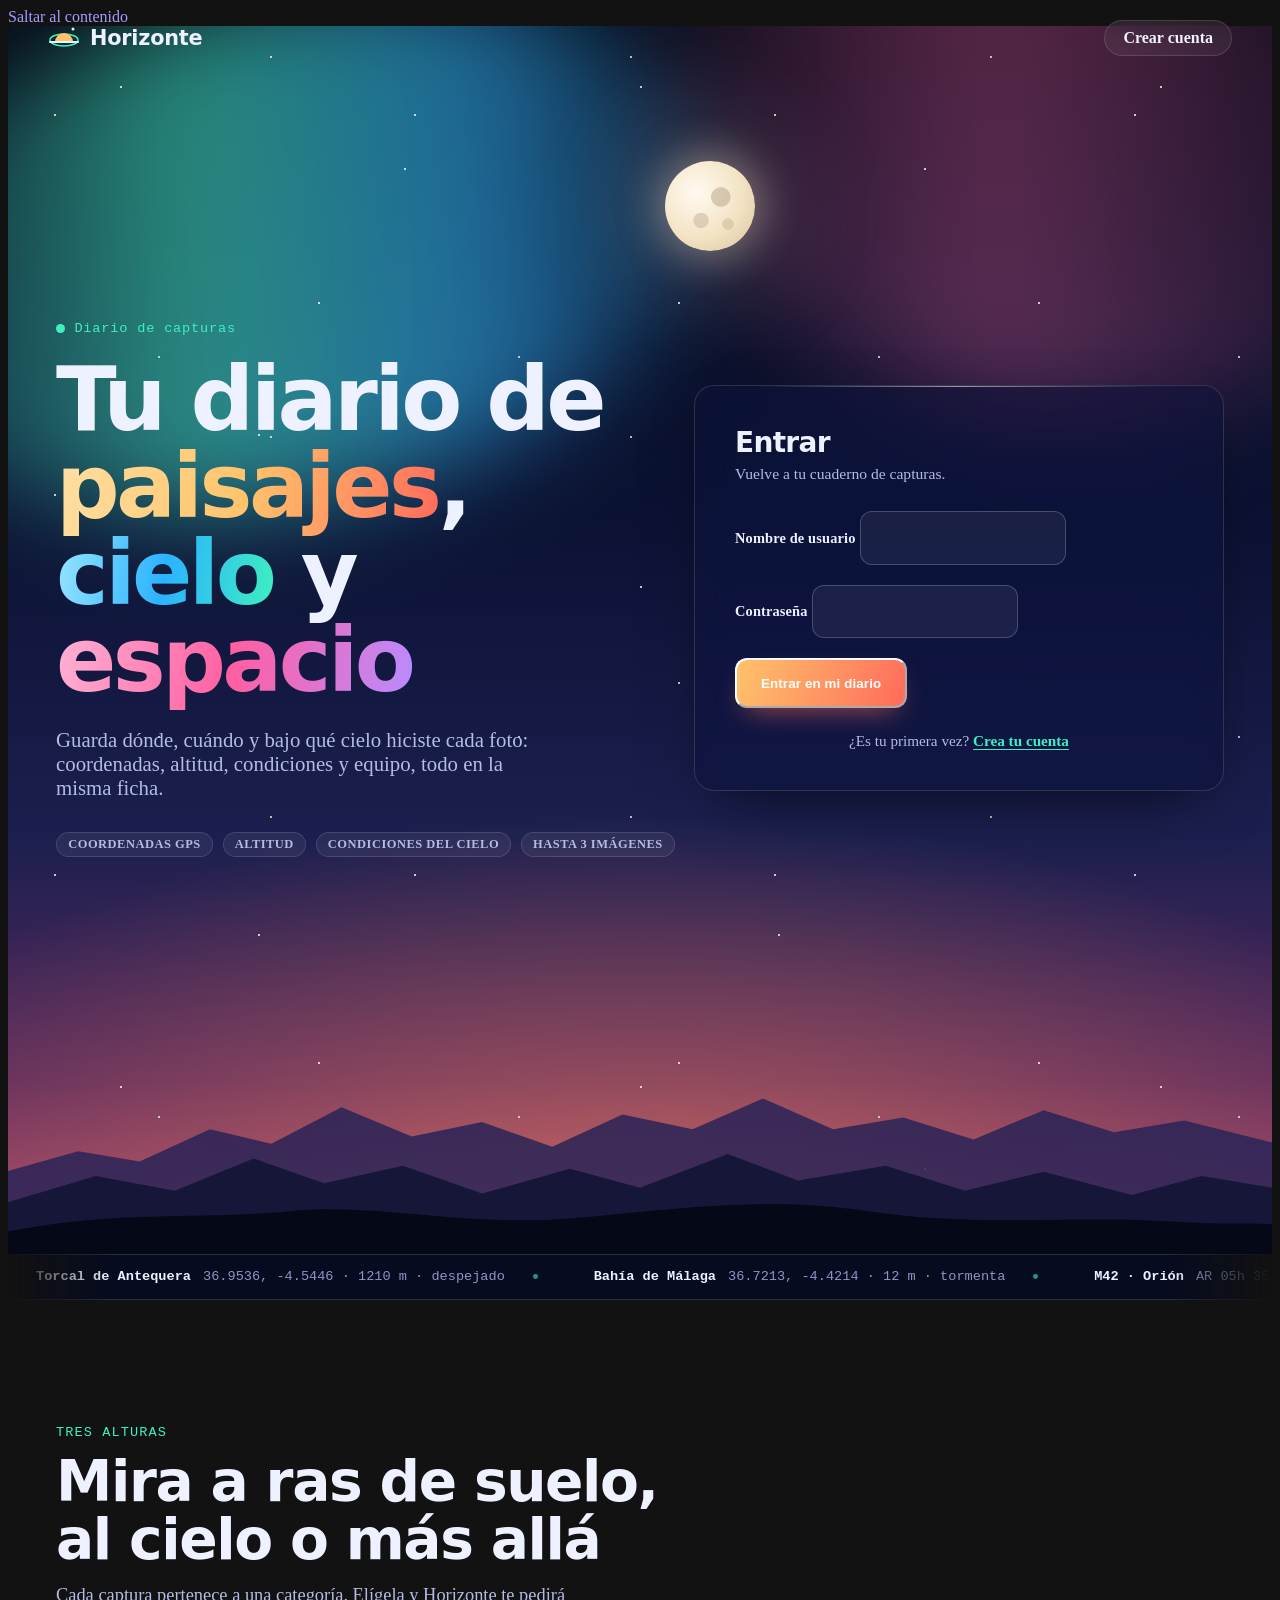
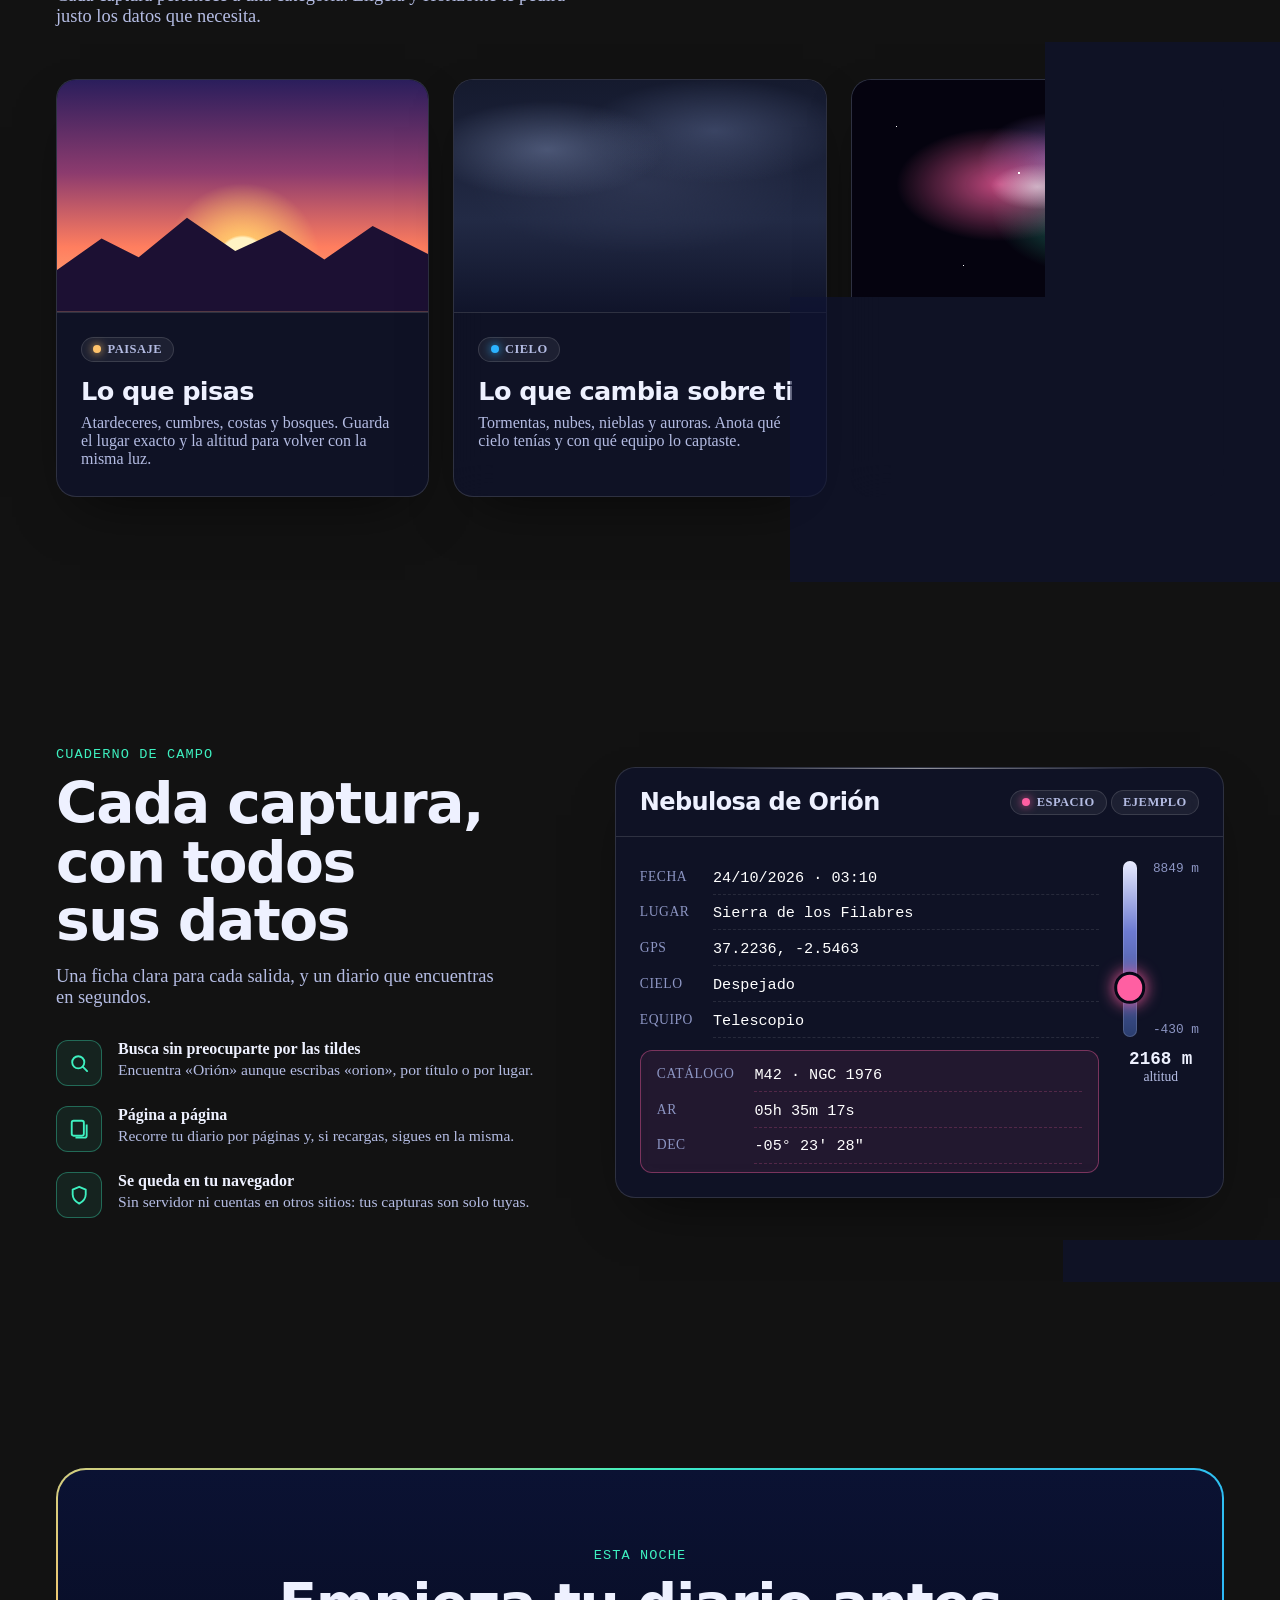
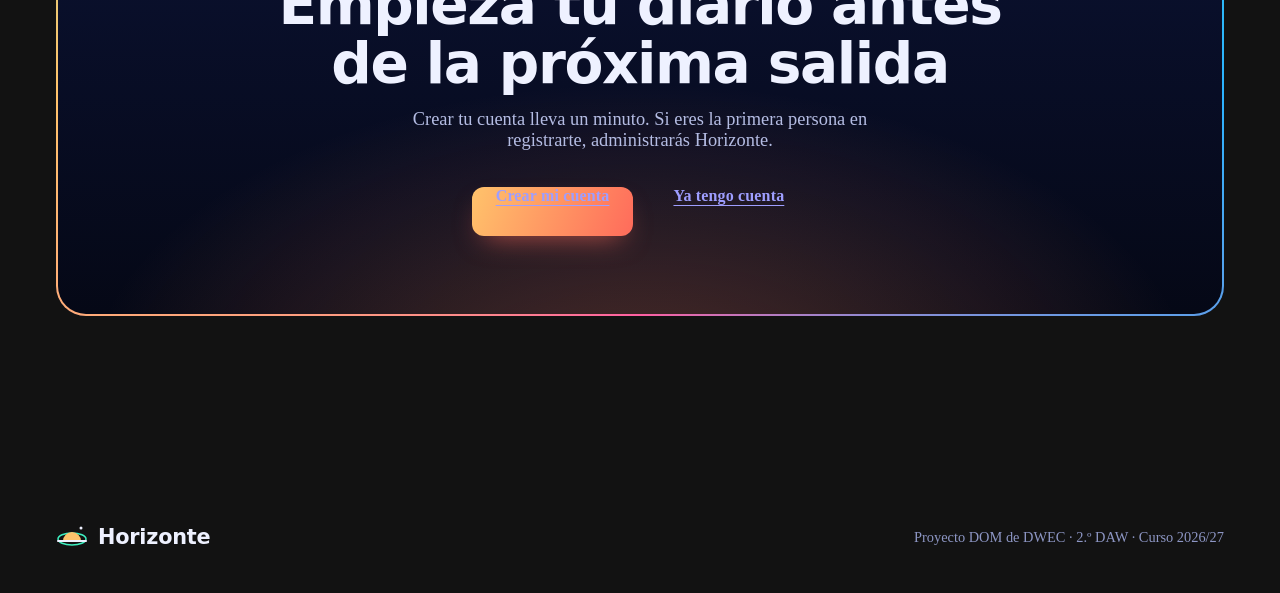
==== index.html @ 27faaa5f "Crea las cinco páginas con el diseño del cielo nocturno Portada, registro, listado, ficha y usuarios" ====
<!doctype html>
<html lang="es">
  <head>
    <meta charset="utf-8" />
    <meta name="viewport" content="width=device-width, initial-scale=1" />
    <title>Horizonte · Tu diario de paisajes, cielo y espacio</title>
    <meta
      name="description"
      content="Horizonte es el diario de tus fotos de paisaje, cielo y espacio: lugar, coordenadas, altitud, cielo y equipo de cada captura."
    />
    <meta name="theme-color" content="#050816" />
    <link rel="icon" href="img/favicon.svg" type="image/svg+xml" />
    <link rel="stylesheet" href="node_modules/bootstrap/dist/css/bootstrap.min.css" />
    <link rel="stylesheet" href="css/estilos.css" />
  </head>
  <body>
    <a class="visually-hidden-focusable saltar" href="#contenido">Saltar al contenido</a>

    <header class="cabecera cabecera--flotante">
      <div class="envoltorio cabecera__fila">
        <a class="marca" href="index.html">
          <svg class="marca__simbolo" viewBox="0 0 32 32" aria-hidden="true">
            <ellipse
              cx="16"
              cy="18"
              rx="14"
              ry="6"
              fill="none"
              stroke="#3ef0c0"
              stroke-width="1.5"
            />
            <path d="M7 20a9 9 0 0 1 18 0z" fill="#ffc36b" />
            <path d="M2 20h28" stroke="#eef1ff" stroke-width="2" stroke-linecap="round" />
            <circle cx="25" cy="7" r="1.5" fill="#eef1ff" />
          </svg>
          Horizonte
        </a>
        <a class="enlace-pildora" href="registro.html">Crear cuenta</a>
      </div>
    </header>

    <main id="contenido">
      <!-- Primera pantalla: el cielo al anochecer, qué es Horizonte y el panel para entrar -->
      <section class="cielo heroe" aria-labelledby="titulo-heroe">
        <div class="estrellas" aria-hidden="true"></div>
        <div class="aurora" aria-hidden="true"></div>
        <div class="luna" aria-hidden="true"></div>
        <span class="fugaz" aria-hidden="true"></span>
        <span class="fugaz fugaz--2" aria-hidden="true"></span>

        <div class="envoltorio">
          <div id="avisos" class="avisos" role="status"></div>

          <div class="heroe__rejilla">
            <div>
              <p class="heroe__antetitulo">Diario de capturas</p>
              <h1 id="titulo-heroe" class="heroe__titulo">
                Tu diario de <span class="luz-paisaje">paisajes</span>,
                <span class="luz-cielo">cielo</span> y <span class="luz-espacio">espacio</span>
              </h1>
              <p class="heroe__texto">
                Guarda dónde, cuándo y bajo qué cielo hiciste cada foto: coordenadas, altitud,
                condiciones y equipo, todo en la misma ficha.
              </p>
              <ul class="heroe__datos">
                <li class="chapa chapa--sin-punto">Coordenadas GPS</li>
                <li class="chapa chapa--sin-punto">Altitud</li>
                <li class="chapa chapa--sin-punto">Condiciones del cielo</li>
                <li class="chapa chapa--sin-punto">Hasta 3 imágenes</li>
              </ul>
            </div>

            <div class="cristal panel panel--entrar" id="entrar">
              <h2 class="panel__titulo">Entrar</h2>
              <p class="panel__entrada">Vuelve a tu cuaderno de capturas.</p>
              <form id="form-entrar" method="post" novalidate>
                <div class="campo">
                  <label class="form-label" for="entrar-usuario">Nombre de usuario</label>
                  <input
                    class="form-control"
                    id="entrar-usuario"
                    name="usuario"
                    type="text"
                    autocomplete="username"
                    autocapitalize="none"
                    spellcheck="false"
                    required
                  />
                </div>
                <div class="campo">
                  <label class="form-label" for="entrar-clave">Contraseña</label>
                  <input
                    class="form-control"
                    id="entrar-clave"
                    name="clave"
                    type="password"
                    autocomplete="current-password"
                    required
                  />
                </div>
                <button class="btn btn-amanecer w-100" type="submit">Entrar en mi diario</button>
              </form>
              <p class="panel__pie">
                ¿Es tu primera vez? <a href="registro.html">Crea tu cuenta</a>
              </p>
            </div>
          </div>
        </div>

        <svg
          class="cordilleras"
          viewBox="0 0 1440 320"
          preserveAspectRatio="none"
          aria-hidden="true"
        >
          <path
            fill="#2a2457"
            fill-opacity="0.85"
            d="M0 205 L80 178 L150 192 L230 148 L300 168 L380 118 L460 158 L540 138 L620 172 L700 128 L780 148 L860 106 L940 148 L1020 132 L1100 162 L1180 122 L1260 152 L1340 136 L1440 166 V320 H0 Z"
          />
          <path
            fill="#161638"
            d="M0 248 L100 212 L190 232 L280 188 L360 222 L450 198 L540 236 L640 202 L720 228 L820 182 L900 218 L1000 198 L1090 232 L1180 206 L1280 238 L1360 212 L1440 228 V320 H0 Z"
          />
          <path
            fill="#050816"
            d="M0 288 C120 258 220 272 320 260 C420 248 520 282 640 270 C760 258 860 238 980 260 C1100 282 1220 266 1320 274 C1380 279 1420 276 1440 278 V320 H0 Z"
          />
        </svg>
      </section>

      <!-- Tira de telemetría: capturas de ejemplo que se desplazan (decorativa) -->
      <div class="telemetria" aria-hidden="true">
        <ul class="telemetria__pista">
          <li><strong>Torcal de Antequera</strong> 36.9536, -4.5446 · 1210 m · despejado</li>
          <li><strong>Bahía de Málaga</strong> 36.7213, -4.4214 · 12 m · tormenta</li>
          <li><strong>M42 · Orión</strong> AR 05h 35m 17s · Dec -05° 23′ 28″</li>
          <li><strong>Teide</strong> 28.2724, -16.6425 · 3715 m · despejado</li>
          <li><strong>NGC 7000 · Norteamérica</strong> AR 20h 59m 17s · Dec +44° 31′ 44″</li>
          <li><strong>Sierra de Gredos</strong> 40.2578, -5.2306 · 1770 m · niebla</li>
          <li><strong>Torcal de Antequera</strong> 36.9536, -4.5446 · 1210 m · despejado</li>
          <li><strong>Bahía de Málaga</strong> 36.7213, -4.4214 · 12 m · tormenta</li>
          <li><strong>M42 · Orión</strong> AR 05h 35m 17s · Dec -05° 23′ 28″</li>
          <li><strong>Teide</strong> 28.2724, -16.6425 · 3715 m · despejado</li>
          <li><strong>NGC 7000 · Norteamérica</strong> AR 20h 59m 17s · Dec +44° 31′ 44″</li>
          <li><strong>Sierra de Gredos</strong> 40.2578, -5.2306 · 1770 m · niebla</li>
        </ul>
      </div>

      <!-- Las tres categorías, cada una con su escena dibujada en CSS -->
      <section class="seccion" aria-labelledby="titulo-alturas">
        <div class="envoltorio">
          <div class="seccion__cabeza">
            <p class="seccion__marca">Tres alturas</p>
            <h2 id="titulo-alturas" class="seccion__titulo">
              Mira a ras de suelo, al cielo o más allá
            </h2>
            <p class="seccion__texto">
              Cada captura pertenece a una categoría. Elígela y Horizonte te pedirá justo los datos
              que necesita.
            </p>
          </div>

          <div class="alturas">
            <article class="cristal altura">
              <div class="escena escena--paisaje" aria-hidden="true">
                <div class="escena__fondo"></div>
              </div>
              <div class="altura__cuerpo">
                <span class="chapa chapa--paisaje">Paisaje</span>
                <h3 class="altura__titulo">Lo que pisas</h3>
                <p class="altura__texto">
                  Atardeceres, cumbres, costas y bosques. Guarda el lugar exacto y la altitud para
                  volver con la misma luz.
                </p>
              </div>
            </article>

            <article class="cristal altura">
              <div class="escena escena--cielo" aria-hidden="true">
                <div class="escena__fondo"></div>
              </div>
              <div class="altura__cuerpo">
                <span class="chapa chapa--cielo">Cielo</span>
                <h3 class="altura__titulo">Lo que cambia sobre ti</h3>
                <p class="altura__texto">
                  Tormentas, nubes, nieblas y auroras. Anota qué cielo tenías y con qué equipo lo
                  captaste.
                </p>
              </div>
            </article>

            <article class="cristal altura">
              <div class="escena escena--espacio" aria-hidden="true">
                <div class="escena__fondo"></div>
              </div>
              <div class="altura__cuerpo">
                <span class="chapa chapa--espacio">Espacio</span>
                <h3 class="altura__titulo">Lo que está más lejos</h3>
                <p class="altura__texto">
                  Nebulosas, galaxias y la Vía Láctea. Añade el código de catálogo y sus coordenadas
                  celestes.
                </p>
              </div>
            </article>
          </div>
        </div>
      </section>

      <!-- Cuaderno de campo: cómo es una captura por dentro -->
      <section class="seccion" aria-labelledby="titulo-cuaderno">
        <div class="envoltorio cuaderno">
          <div>
            <p class="seccion__marca">Cuaderno de campo</p>
            <h2 id="titulo-cuaderno" class="seccion__titulo">Cada captura, con todos sus datos</h2>
            <p class="seccion__texto">
              Una ficha clara para cada salida, y un diario que encuentras en segundos.
            </p>

            <ul class="rasgos">
              <li>
                <span class="rasgos__icono" aria-hidden="true">
                  <svg
                    viewBox="0 0 24 24"
                    fill="none"
                    stroke="currentColor"
                    stroke-width="2"
                    stroke-linecap="round"
                  >
                    <circle cx="11" cy="11" r="6.5" />
                    <path d="m16 16 4.5 4.5" />
                  </svg>
                </span>
                <div>
                  <strong>Busca sin preocuparte por las tildes</strong>
                  <p>Encuentra «Orión» aunque escribas «orion», por título o por lugar.</p>
                </div>
              </li>
              <li>
                <span class="rasgos__icono" aria-hidden="true">
                  <svg
                    viewBox="0 0 24 24"
                    fill="none"
                    stroke="currentColor"
                    stroke-width="2"
                    stroke-linejoin="round"
                  >
                    <rect x="4" y="3" width="13" height="16" rx="2" />
                    <path d="M8 21h10a2 2 0 0 0 2-2V7" />
                  </svg>
                </span>
                <div>
                  <strong>Página a página</strong>
                  <p>Recorre tu diario por páginas y, si recargas, sigues en la misma.</p>
                </div>
              </li>
              <li>
                <span class="rasgos__icono" aria-hidden="true">
                  <svg
                    viewBox="0 0 24 24"
                    fill="none"
                    stroke="currentColor"
                    stroke-width="2"
                    stroke-linejoin="round"
                  >
                    <path d="M12 3 5 6v5c0 4.5 3 8 7 10 4-2 7-5.5 7-10V6z" />
                  </svg>
                </span>
                <div>
                  <strong>Se queda en tu navegador</strong>
                  <p>Sin servidor ni cuentas en otros sitios: tus capturas son solo tuyas.</p>
                </div>
              </li>
            </ul>
          </div>

          <article class="cristal ficha" aria-labelledby="ficha-titulo">
            <div class="ficha__cabeza">
              <h3 id="ficha-titulo" class="ficha__titulo">Nebulosa de Orión</h3>
              <div>
                <span class="chapa chapa--espacio">Espacio</span>
                <span class="chapa chapa--sin-punto">Ejemplo</span>
              </div>
            </div>
            <div class="ficha__cuerpo">
              <div>
                <dl class="datos">
                  <dt>Fecha</dt>
                  <dd><time datetime="2026-10-24T03:10">24/10/2026 · 03:10</time></dd>
                  <dt>Lugar</dt>
                  <dd>Sierra de los Filabres</dd>
                  <dt>GPS</dt>
                  <dd>37.2236, -2.5463</dd>
                  <dt>Cielo</dt>
                  <dd>Despejado</dd>
                  <dt>Equipo</dt>
                  <dd>Telescopio</dd>
                </dl>
                <dl class="datos datos--espacio">
                  <dt>Catálogo</dt>
                  <dd>M42 · NGC 1976</dd>
                  <dt>AR</dt>
                  <dd>05h 35m 17s</dd>
                  <dt>Dec</dt>
                  <dd>-05° 23′ 28″</dd>
                </dl>
              </div>

              <div>
                <div class="altimetro">
                  <div
                    class="altimetro__barra"
                    role="img"
                    aria-label="Altitud: 2168 metros, en una escala de -430 a 8849 metros"
                  >
                    <span class="altimetro__nivel"></span>
                  </div>
                  <ul class="altimetro__escala" aria-hidden="true">
                    <li>8849 m</li>
                    <li>-430 m</li>
                  </ul>
                </div>
                <p class="altimetro__lectura" aria-hidden="true"><strong>2168 m</strong>altitud</p>
              </div>
            </div>
          </article>
        </div>
      </section>

      <!-- Llamada final, con un borde de luz que gira -->
      <section class="seccion" aria-labelledby="titulo-llamada">
        <div class="envoltorio">
          <div class="llamada">
            <p class="seccion__marca">Esta noche</p>
            <h2 id="titulo-llamada" class="seccion__titulo">
              Empieza tu diario antes de la próxima salida
            </h2>
            <p class="seccion__texto">
              Crear tu cuenta lleva un minuto. Si eres la primera persona en registrarte,
              administrarás Horizonte.
            </p>
            <div class="llamada__acciones">
              <a class="btn btn-amanecer" href="registro.html">Crear mi cuenta</a>
              <a class="btn btn-luz" href="#entrar">Ya tengo cuenta</a>
            </div>
          </div>
        </div>
      </section>
    </main>

    <footer class="pie">
      <div class="envoltorio pie__fila">
        <a class="marca" href="index.html">
          <svg class="marca__simbolo" viewBox="0 0 32 32" aria-hidden="true">
            <ellipse
              cx="16"
              cy="18"
              rx="14"
              ry="6"
              fill="none"
              stroke="#3ef0c0"
              stroke-width="1.5"
            />
            <path d="M7 20a9 9 0 0 1 18 0z" fill="#ffc36b" />
            <path d="M2 20h28" stroke="#eef1ff" stroke-width="2" stroke-linecap="round" />
            <circle cx="25" cy="7" r="1.5" fill="#eef1ff" />
          </svg>
          Horizonte
        </a>
        <p>Proyecto DOM de DWEC · 2.º DAW · Curso 2026/27</p>
      </div>
    </footer>
  </body>
</html>
---- css/estilos.css ----
/* =============================================================================
   Horizonte · estilos propios

   Tema: el cielo de noche visto desde la montaña. Crepúsculo, estrellas que
   parpadean, una aurora que se mueve, cordilleras en capas y paneles de cristal.
   Todo está hecho con CSS (y algún SVG en el HTML): sin imágenes ni librerías.

   Bootstrap pone la base (rejilla, formularios, botones). Este fichero se carga
   después y lo adapta con sus propias variables.

   Índice
   1. Tokens          5. Portada (index)
   2. Base            6. Registro
   3. Cielo animado   7. Páginas privadas
   4. Componentes     8. Movimiento reducido y tamaños de pantalla
   ========================================================================== */

/* 1. Tokens ---------------------------------------------------------------- */

:root {
  /* El cielo, de arriba (noche cerrada) a abajo (el resplandor del horizonte) */
  --noche: #050816;
  --noche-2: #0b1233;
  --anil: #1b1f4f;
  --malva: #5b2a5e;
  --ocaso: #ff8a5c;

  /* Luces */
  --aurora: #3ef0c0;
  --aurora-2: #2bb3ff;
  --ambar: #ffc36b;
  --coral: #ff6b5b;
  --rosa-nebulosa: #ff5fa2;

  /* Texto sobre la noche */
  --texto: #eef1ff;
  --texto-suave: #b4bce3;
  --texto-tenue: #8d96c4;

  /* Cristal */
  --cristal: rgb(14 20 52 / 58%);
  --cristal-borde: rgb(255 255 255 / 13%);
  --cristal-brillo: rgb(255 255 255 / 6%);

  /* Letras: las del sistema, sin descargar nada */
  --letra-titular: 'Segoe UI Variable Display', 'SF Pro Display', 'Segoe UI', system-ui, sans-serif;
  --letra-texto: system-ui, 'Segoe UI', Roboto, 'Helvetica Neue', Arial, sans-serif;
  --letra-datos: 'Cascadia Code', 'SF Mono', Consolas, 'Liberation Mono', monospace;

  /* Medidas */
  --ancho: 76rem;
  --margen: clamp(1rem, 4vw, 3rem);
  --radio: 1.25rem;
  --radio-peque: 0.75rem;
  --sombra: 0 1.5rem 3.5rem -1.5rem rgb(0 0 0 / 65%);
  --suave: cubic-bezier(0.16, 1, 0.3, 1);

  /* Variables que lee Bootstrap */
  --bs-body-font-family: var(--letra-texto);
  --bs-body-font-size: 1.0625rem;
  --bs-body-line-height: 1.6;
  --bs-body-bg: var(--noche);
  --bs-body-color: var(--texto);
  --bs-border-color: var(--cristal-borde);
  --bs-link-color-rgb: 62, 240, 192;
  --bs-link-hover-color-rgb: 255, 195, 107;
  --bs-secondary-color: var(--texto-suave);
  --bs-emphasis-color: var(--texto);
}

/* 2. Base ------------------------------------------------------------------ */

html {
  color-scheme: dark;
  scrollbar-color: var(--anil) var(--noche);
}

@media (prefers-reduced-motion: no-preference) {
  html {
    scroll-behavior: smooth;
  }
}

body {
  display: flex;
  flex-direction: column;
  min-height: 100svh;
  caret-color: var(--aurora);
  -webkit-font-smoothing: antialiased;
}

main {
  flex: 1;
}

::selection {
  background: var(--aurora);
  color: var(--noche);
}

:focus-visible {
  outline: 3px solid var(--aurora);
  outline-offset: 3px;
}

h1,
h2,
h3 {
  color: var(--texto);
  font-family: var(--letra-titular);
  font-weight: 700;
  letter-spacing: -0.025em;
  text-wrap: balance;
}

p {
  text-wrap: pretty;
}

a {
  text-decoration-thickness: 1px;
  text-underline-offset: 0.22em;
  transition:
    color 0.2s,
    text-decoration-color 0.2s;
}

.envoltorio {
  width: min(100% - 2 * var(--margen), var(--ancho));
  margin-inline: auto;
}

/* Enlace para saltar al contenido con el teclado */
.saltar:focus {
  position: fixed !important;
  top: 1rem;
  left: 1rem;
  z-index: 100;
  padding: 0.75rem 1rem;
  border-radius: var(--radio-peque);
  background: var(--aurora);
  color: var(--noche);
  font-weight: 700;
}

/* 3. Cielo animado ------------------------------------------------------- */

/* El fondo del cielo: de noche cerrada arriba al resplandor del ocaso abajo */
.cielo {
  position: relative;
  isolation: isolate;
  overflow: hidden;
  background:
    radial-gradient(120% 60% at 50% 100%, rgb(255 138 92 / 55%), transparent 60%),
    linear-gradient(
      180deg,
      var(--noche) 0%,
      var(--noche-2) 40%,
      var(--anil) 66%,
      var(--malva) 86%,
      #a8486a 100%
    );
}

/* Tres capas de estrellas, cada una con un tamaño de mosaico distinto
   para que no se note la repetición. La tercera parpadea. */
.estrellas,
.estrellas::before,
.estrellas::after {
  position: absolute;
  inset: 0;
  z-index: -1;
  pointer-events: none;
}

.estrellas {
  background-image:
    radial-gradient(1px 1px at 23px 41px, #fff 50%, transparent 52%),
    radial-gradient(1px 1px at 91px 157px, #dfe6ff 50%, transparent 52%),
    radial-gradient(1px 1px at 167px 73px, #fff 50%, transparent 52%),
    radial-gradient(1px 1px at 211px 199px, #cdd6ff 50%, transparent 52%),
    radial-gradient(1px 1px at 59px 233px, #fff 50%, transparent 52%),
    radial-gradient(1px 1px at 139px 17px, #fff 50%, transparent 52%);
  background-size: 240px 260px;
  opacity: 0.75;
}

.estrellas::before {
  content: '';
  background-image:
    radial-gradient(1.5px 1.5px at 47px 89px, #fff 50%, transparent 55%),
    radial-gradient(1.5px 1.5px at 263px 31px, #ffe9c4 50%, transparent 55%),
    radial-gradient(1.5px 1.5px at 311px 277px, #fff 50%, transparent 55%),
    radial-gradient(1.5px 1.5px at 151px 331px, #d4f7ff 50%, transparent 55%);
  background-size: 360px 380px;
}

.estrellas::after {
  content: '';
  background-image:
    radial-gradient(2px 2px at 113px 61px, #fff 45%, transparent 60%),
    radial-gradient(2px 2px at 397px 143px, #fff 45%, transparent 60%),
    radial-gradient(2px 2px at 251px 409px, #fff 45%, transparent 60%);
  background-size: 520px 500px;
  animation: parpadeo 4.5s ease-in-out infinite;
}

@keyframes parpadeo {
  50% {
    opacity: 0.25;
  }
}

/* La aurora: dos manchas de luz difuminadas que se desplazan despacio */
.aurora {
  position: absolute;
  inset: -10% -20% 35%;
  z-index: -1;
  pointer-events: none;
  filter: blur(48px);
  mix-blend-mode: screen;
  opacity: 0.55;
}

.aurora::before,
.aurora::after {
  content: '';
  position: absolute;
  border-radius: 50%;
}

.aurora::before {
  inset: 10% 45% 35% 5%;
  background: linear-gradient(
    100deg,
    transparent,
    var(--aurora) 40%,
    var(--aurora-2) 70%,
    transparent
  );
  transform: rotate(-12deg);
  animation: aurora-a 18s ease-in-out infinite alternate;
}

.aurora::after {
  inset: 0 5% 45% 50%;
  background: linear-gradient(80deg, transparent, var(--rosa-nebulosa) 45%, transparent);
  opacity: 0.6;
  transform: rotate(10deg);
  animation: aurora-b 22s ease-in-out infinite alternate;
}

@keyframes aurora-a {
  to {
    transform: rotate(-4deg) translate(8%, 6%) scaleX(1.15);
  }
}

@keyframes aurora-b {
  to {
    transform: rotate(18deg) translate(-10%, 4%) scaleX(0.9);
  }
}

/* La luna, con su halo */
.luna {
  position: absolute;
  top: 14%;
  right: 9%;
  z-index: -1;
  width: clamp(3.5rem, 7vw, 6rem);
  aspect-ratio: 1;
  border-radius: 50%;
  background: radial-gradient(circle at 35% 35%, #fffaf0, #f3e3c4 55%, #d8c39b);
  box-shadow:
    0 0 2.5rem 0.5rem rgb(255 236 200 / 35%),
    0 0 7rem 2rem rgb(255 236 200 / 15%);
}

/* Las sombras de la luna (sus «mares») */
.luna::after {
  content: '';
  position: absolute;
  inset: 0;
  border-radius: 50%;
  background:
    radial-gradient(circle at 62% 40%, rgb(150 130 100 / 35%) 0 12%, transparent 13%),
    radial-gradient(circle at 40% 66%, rgb(150 130 100 / 28%) 0 9%, transparent 10%),
    radial-gradient(circle at 70% 70%, rgb(150 130 100 / 22%) 0 6%, transparent 7%);
}

/* Estrellas fugaces: un trazo de luz que cruza el cielo de vez en cuando */
.fugaz {
  position: absolute;
  top: 12%;
  left: 60%;
  z-index: -1;
  width: 9rem;
  height: 2px;
  border-radius: 2px;
  background: linear-gradient(90deg, #fff, transparent);
  opacity: 0;
  transform: rotate(-24deg);
  animation: fugaz 9s ease-in 3s infinite;
}

.fugaz--2 {
  top: 26%;
  left: 30%;
  animation-delay: 7.5s;
  animation-duration: 13s;
}

@keyframes fugaz {
  0% {
    opacity: 0;
    transform: rotate(-24deg) translateX(0);
  }

  2% {
    opacity: 1;
  }

  9% {
    opacity: 0;
    transform: rotate(-24deg) translateX(-26rem);
  }

  100% {
    opacity: 0;
    transform: rotate(-24deg) translateX(-26rem);
  }
}

/* Cordilleras en capas (SVG en el HTML) apoyadas en el borde inferior */
.cordilleras {
  position: absolute;
  inset: auto 0 -1px;
  z-index: -1;
  width: 100%;
  height: clamp(9rem, 26vh, 18rem);
  pointer-events: none;
}

/* 4. Componentes ----------------------------------------------------------- */

/* Marca: un sol a medio salir sobre el horizonte, con una órbita */
.marca {
  display: inline-flex;
  align-items: center;
  gap: 0.625rem;
  color: var(--texto);
  font-family: var(--letra-titular);
  font-size: 1.3rem;
  font-weight: 700;
  letter-spacing: -0.01em;
  text-decoration: none;
}

.marca:hover {
  color: var(--texto);
}

.marca__simbolo {
  width: 2rem;
  height: 2rem;
  flex: none;
}

/* Cabeceras */
.cabecera {
  position: relative;
  z-index: 10;
  padding-block: 1.25rem;
}

.cabecera--flotante {
  position: absolute;
  inset: 0 0 auto;
}

.cabecera__fila {
  display: flex;
  flex-wrap: wrap;
  align-items: center;
  justify-content: space-between;
  gap: 0.75rem 2rem;
}

.enlace-pildora {
  display: inline-flex;
  align-items: center;
  gap: 0.5rem;
  padding: 0.5rem 1.125rem;
  border: 1px solid var(--cristal-borde);
  border-radius: 999px;
  background: var(--cristal-brillo);
  color: var(--texto);
  font-weight: 600;
  text-decoration: none;
  backdrop-filter: blur(10px);
  transition:
    background-color 0.25s,
    border-color 0.25s;
}

.enlace-pildora:hover {
  border-color: rgb(62 240 192 / 60%);
  background: rgb(62 240 192 / 12%);
  color: var(--texto);
}

/* Panel de cristal esmerilado */
.cristal {
  position: relative;
  border: 1px solid var(--cristal-borde);
  border-radius: var(--radio);
  background: var(--cristal);
  box-shadow: var(--sombra);
  backdrop-filter: blur(18px) saturate(140%);
}

/* Un filo de luz en el borde superior del cristal */
.cristal::before {
  content: '';
  position: absolute;
  inset: 0 12% auto;
  height: 1px;
  background: linear-gradient(90deg, transparent, rgb(255 255 255 / 55%), transparent);
}

.panel {
  padding: clamp(1.5rem, 1rem + 2vw, 2.5rem);
}

.panel__titulo {
  margin: 0 0 0.375rem;
  font-size: 1.75rem;
}

.panel__entrada {
  margin: 0 0 1.75rem;
  color: var(--texto-suave);
  font-size: 0.975rem;
}

.panel__pie {
  margin: 1.5rem 0 0;
  color: var(--texto-suave);
  font-size: 0.95rem;
  text-align: center;
}

.panel__pie a {
  color: var(--aurora);
  font-weight: 600;
}

/* Campos de formulario sobre la noche */
.campo {
  margin-bottom: 1.25rem;
}

.form-label {
  margin-bottom: 0.4rem;
  color: var(--texto);
  font-size: 0.9rem;
  font-weight: 600;
  letter-spacing: 0.01em;
}

.form-text {
  margin-top: 0.4rem;
  color: var(--texto-tenue);
  font-size: 0.85rem;
}

.form-control {
  min-height: 3.1rem;
  border: 1px solid rgb(255 255 255 / 20%);
  border-radius: var(--radio-peque);
  background-color: rgb(255 255 255 / 6%);
  color: var(--texto);
  font-size: 1rem;
  transition:
    border-color 0.2s,
    box-shadow 0.2s,
    background-color 0.2s;
}

.form-control:hover {
  border-color: rgb(255 255 255 / 35%);
}

.form-control:focus {
  border-color: var(--aurora);
  background-color: rgb(255 255 255 / 9%);
  color: var(--texto);
  box-shadow: 0 0 0 0.25rem rgb(62 240 192 / 22%);
}

.form-check {
  display: flex;
  align-items: flex-start;
  gap: 0.75rem;
  padding-left: 0;
}

.form-check .form-check-input {
  flex: none;
  float: none;
  width: 1.3rem;
  height: 1.3rem;
  margin: 0.15rem 0 0;
  border: 1px solid rgb(255 255 255 / 35%);
  background-color: rgb(255 255 255 / 8%);
}

.form-check-input:checked {
  border-color: var(--aurora);
  background-color: var(--aurora);
}

.form-check-input:focus {
  border-color: var(--aurora);
  box-shadow: 0 0 0 0.25rem rgb(62 240 192 / 22%);
}

.form-check-label {
  color: var(--texto-suave);
  font-size: 0.95rem;
}

/* Botones */
.btn {
  min-height: 3.1rem;
  padding-inline: 1.5rem;
  border-radius: var(--radio-peque);
  font-weight: 700;
  letter-spacing: 0.01em;
  transition:
    transform 0.2s var(--suave),
    box-shadow 0.25s,
    background-color 0.25s,
    color 0.25s;
}

.btn:active {
  transform: translateY(1px) scale(0.99);
}

.btn:focus-visible {
  outline: 3px solid var(--aurora);
  outline-offset: 3px;
  box-shadow: none;
}

/* El botón principal: el color del amanecer, con un destello que lo cruza */
.btn-amanecer {
  --bs-btn-color: #1a0f2e;
  --bs-btn-hover-color: #1a0f2e;
  --bs-btn-active-color: #1a0f2e;
  --bs-btn-border-color: transparent;
  --bs-btn-hover-border-color: transparent;
  --bs-btn-active-border-color: transparent;

  position: relative;
  overflow: hidden;
  background: linear-gradient(110deg, var(--ambar), var(--coral));
  box-shadow: 0 0.75rem 1.75rem -0.75rem rgb(255 107 91 / 70%);
}

.btn-amanecer::after {
  content: '';
  position: absolute;
  inset: 0;
  background: linear-gradient(110deg, transparent 30%, rgb(255 255 255 / 55%) 50%, transparent 70%);
  transform: translateX(-120%);
  transition: transform 0.7s var(--suave);
}

.btn-amanecer:hover {
  transform: translateY(-2px);
  box-shadow: 0 1rem 2.25rem -0.75rem rgb(255 107 91 / 85%);
}

.btn-amanecer:hover::after {
  transform: translateX(120%);
}

/* Botón con borde de luz, para acciones secundarias */
.btn-luz {
  --bs-btn-color: var(--texto);
  --bs-btn-hover-color: var(--noche);
  --bs-btn-active-color: var(--noche);
  --bs-btn-bg: rgb(255 255 255 / 5%);
  --bs-btn-hover-bg: var(--aurora);
  --bs-btn-active-bg: var(--aurora);
  --bs-btn-border-color: rgb(62 240 192 / 55%);
  --bs-btn-hover-border-color: var(--aurora);
  --bs-btn-active-border-color: var(--aurora);
}

/* Región de avisos: sin altura mientras está vacía */
.avisos:not(:empty) {
  margin-block: 1.5rem;
}

/* Etiquetas pequeñas (categorías, «Ejemplo») */
.chapa {
  display: inline-flex;
  align-items: center;
  gap: 0.4rem;
  padding: 0.25rem 0.7rem;
  border: 1px solid var(--cristal-borde);
  border-radius: 999px;
  background: var(--cristal-brillo);
  color: var(--texto-suave);
  font-size: 0.78rem;
  font-weight: 600;
  letter-spacing: 0.04em;
  text-transform: uppercase;
  white-space: nowrap;
}

.chapa::before {
  content: '';
  width: 0.5rem;
  height: 0.5rem;
  border-radius: 50%;
  background: var(--color-chapa, var(--texto-tenue));
  box-shadow: 0 0 0.6rem var(--color-chapa, transparent);
}

.chapa--paisaje {
  --color-chapa: var(--ambar);
}

.chapa--cielo {
  --color-chapa: var(--aurora-2);
}

.chapa--espacio {
  --color-chapa: var(--rosa-nebulosa);
}

.chapa--sin-punto::before {
  display: none;
}

/* 5. Portada (index.html) --------------------------------------------------- */

.heroe {
  display: flex;
  align-items: center;
  min-height: 100svh;
  padding-block: 7rem clamp(10rem, 24vh, 15rem);
}

.heroe__rejilla {
  display: grid;
  align-items: center;
  gap: clamp(2.5rem, 5vw, 5rem);
}

.heroe__antetitulo {
  display: inline-flex;
  align-items: center;
  gap: 0.6rem;
  margin: 0 0 1.25rem;
  color: var(--aurora);
  font-family: var(--letra-datos);
  font-size: 0.85rem;
  letter-spacing: 0.06em;
}

/* Un punto que late, como un «en directo» */
.heroe__antetitulo::before {
  content: '';
  width: 0.55rem;
  height: 0.55rem;
  border-radius: 50%;
  background: var(--aurora);
  box-shadow: 0 0 0 0 rgb(62 240 192 / 60%);
  animation: latido 2.4s ease-out infinite;
}

@keyframes latido {
  70% {
    box-shadow: 0 0 0 0.75rem rgb(62 240 192 / 0%);
  }

  100% {
    box-shadow: 0 0 0 0 rgb(62 240 192 / 0%);
  }
}

.heroe__titulo {
  margin: 0 0 1.5rem;
  font-size: clamp(2.75rem, 1.4rem + 5.2vw, 6rem);
  line-height: 0.98;
  letter-spacing: -0.04em;
}

/* Las tres palabras clave, cada una con la luz de su categoría */
.luz-paisaje,
.luz-cielo,
.luz-espacio {
  background-clip: text;
  color: transparent;
}

.luz-paisaje {
  background-image: linear-gradient(100deg, #ffe0a3, var(--ambar), var(--coral));
}

.luz-cielo {
  background-image: linear-gradient(100deg, #9be7ff, var(--aurora-2), var(--aurora));
}

.luz-espacio {
  background-image: linear-gradient(100deg, #ffb3d4, var(--rosa-nebulosa), #b98cff);
}

.heroe__texto {
  max-width: 34rem;
  margin: 0;
  color: var(--texto-suave);
  font-size: clamp(1.075rem, 1rem + 0.4vw, 1.3rem);
}

/* Datos rápidos bajo el texto */
.heroe__datos {
  display: flex;
  flex-wrap: wrap;
  gap: 0.6rem;
  margin: 2rem 0 0;
  padding: 0;
  list-style: none;
}

.panel--entrar {
  width: 100%;
  max-width: 28rem;
  justify-self: end;
}

/* Tira de telemetría: datos de capturas que se desplazan sin parar */
.telemetria {
  overflow: hidden;
  border-block: 1px solid var(--cristal-borde);
  background: #070b1f;
  mask-image: linear-gradient(90deg, transparent, #000 8%, #000 92%, transparent);
}

.telemetria__pista {
  display: flex;
  width: max-content;
  margin: 0;
  padding: 0.9rem 0;
  list-style: none;
  animation: desplazar 48s linear infinite;
}

.telemetria__pista li {
  display: flex;
  align-items: center;
  gap: 0.75rem;
  padding-inline: 1.75rem;
  color: var(--texto-tenue);
  font-family: var(--letra-datos);
  font-size: 0.85rem;
  white-space: nowrap;
}

.telemetria__pista strong {
  color: var(--texto);
  font-weight: 600;
}

.telemetria__pista li::after {
  content: '';
  width: 0.3rem;
  height: 0.3rem;
  margin-left: 1rem;
  border-radius: 50%;
  background: var(--aurora);
  opacity: 0.6;
}

@keyframes desplazar {
  to {
    transform: translateX(-50%);
  }
}

/* Secciones de la portada */
.seccion {
  position: relative;
  padding-block: clamp(4.5rem, 3rem + 6vw, 8rem);
}

.seccion__cabeza {
  max-width: 44rem;
  margin-bottom: clamp(2.5rem, 4vw, 3.5rem);
}

.seccion__marca {
  margin: 0 0 0.75rem;
  color: var(--aurora);
  font-family: var(--letra-datos);
  font-size: 0.85rem;
  letter-spacing: 0.08em;
  text-transform: uppercase;
}

.seccion__titulo {
  margin: 0 0 1rem;
  font-size: clamp(2.1rem, 1.3rem + 2.8vw, 3.6rem);
  line-height: 1.04;
}

.seccion__texto {
  max-width: 58ch;
  margin: 0;
  color: var(--texto-suave);
  font-size: 1.15rem;
}

/* Las tres alturas: tarjetas con su propia escena dibujada en CSS */
.alturas {
  display: grid;
  gap: 1.5rem;
}

.altura {
  overflow: hidden;
  transition:
    transform 0.45s var(--suave),
    border-color 0.3s;
}

.altura:hover {
  border-color: rgb(255 255 255 / 28%);
  transform: translateY(-6px);
}

.escena {
  position: relative;
  overflow: hidden;
  aspect-ratio: 16 / 10;
  border-bottom: 1px solid var(--cristal-borde);
}

.escena > * {
  transition: transform 0.8s var(--suave);
}

.altura:hover .escena > * {
  transform: scale(1.05);
}

.escena__fondo {
  position: absolute;
  inset: 0;
}

/* Paisaje: un atardecer con el sol a punto de esconderse tras la sierra */
.escena--paisaje .escena__fondo {
  background:
    radial-gradient(circle at 50% 78%, #fff3c4 0 9%, #ffc36b 10%, transparent 30%),
    linear-gradient(180deg, #2b1e5c 0%, #8c3b6e 40%, #ff7e5f 72%, #feb47b 100%);
}

.escena--paisaje .escena__fondo::after {
  content: '';
  position: absolute;
  inset: 55% 0 0;
  background: #1c1033;
  clip-path: polygon(
    0 60%,
    12% 30%,
    22% 48%,
    35% 10%,
    48% 42%,
    60% 22%,
    72% 50%,
    85% 18%,
    100% 45%,
    100% 100%,
    0 100%
  );
}

/* Cielo: nubes de tormenta y un relámpago que cae cada pocos segundos */
.escena--cielo .escena__fondo {
  background:
    radial-gradient(45% 30% at 25% 30%, #4b5675, transparent 70%),
    radial-gradient(50% 32% at 70% 22%, #3a4463, transparent 70%),
    radial-gradient(60% 40% at 50% 45%, #2c3450, transparent 75%),
    linear-gradient(180deg, #151a2e, #222a45 60%, #10142a);
}

.escena--cielo .escena__fondo::before {
  content: '';
  position: absolute;
  inset: 0;
  background: rgb(200 225 255 / 35%);
  opacity: 0;
  animation: destello 6s infinite;
}

.escena--cielo .escena__fondo::after {
  content: '';
  position: absolute;
  top: 34%;
  left: 52%;
  width: 3.5rem;
  height: 52%;
  background: linear-gradient(180deg, #fff, #9be7ff);
  clip-path: polygon(40% 0, 70% 0, 52% 38%, 80% 38%, 30% 100%, 44% 52%, 18% 52%);
  filter: drop-shadow(0 0 0.6rem #9be7ff);
  opacity: 0;
  animation: relampago 6s infinite;
}

@keyframes destello {
  0%,
  60%,
  64%,
  68%,
  100% {
    opacity: 0;
  }

  62%,
  66% {
    opacity: 1;
  }
}

@keyframes relampago {
  0%,
  60%,
  70%,
  100% {
    opacity: 0;
  }

  61%,
  65% {
    opacity: 1;
  }

  63% {
    opacity: 0.4;
  }
}

/* Espacio: una nebulosa con su campo de estrellas */
.escena--espacio .escena__fondo {
  background:
    radial-gradient(1.5px 1.5px at 12% 20%, #fff 50%, transparent 55%),
    radial-gradient(1.5px 1.5px at 80% 15%, #fff 50%, transparent 55%),
    radial-gradient(1px 1px at 65% 70%, #fff 50%, transparent 55%),
    radial-gradient(1px 1px at 30% 80%, #fff 50%, transparent 55%),
    radial-gradient(2px 2px at 45% 40%, #fff 50%, transparent 60%),
    radial-gradient(40% 35% at 40% 45%, rgb(255 95 162 / 75%), transparent 70%),
    radial-gradient(35% 40% at 62% 55%, rgb(62 240 192 / 45%), transparent 70%),
    radial-gradient(30% 30% at 55% 35%, rgb(185 140 255 / 55%), transparent 70%), #05030f;
}

.escena--espacio .escena__fondo::after {
  content: '';
  position: absolute;
  inset: 0;
  background: radial-gradient(18% 14% at 50% 46%, rgb(255 255 255 / 55%), transparent 70%);
  animation: respirar 7s ease-in-out infinite;
}

@keyframes respirar {
  50% {
    opacity: 0.45;
    transform: scale(1.15);
  }
}

.altura__cuerpo {
  padding: 1.5rem 1.5rem 1.75rem;
}

.altura__titulo {
  margin: 0.9rem 0 0.5rem;
  font-size: 1.6rem;
}

.altura__texto {
  margin: 0;
  color: var(--texto-suave);
}

/* Ficha de ejemplo: un cuaderno de campo con todos los datos de una captura */
.cuaderno {
  display: grid;
  align-items: center;
  gap: clamp(2rem, 4vw, 4rem);
}

.ficha {
  overflow: hidden;
}

.ficha__cabeza {
  display: flex;
  flex-wrap: wrap;
  align-items: center;
  justify-content: space-between;
  gap: 0.75rem;
  padding: 1.25rem 1.5rem;
  border-bottom: 1px solid var(--cristal-borde);
}

.ficha__titulo {
  margin: 0;
  font-size: 1.5rem;
}

.ficha__cuerpo {
  display: grid;
  gap: 1.5rem;
  padding: 1.5rem;
}

.datos {
  display: grid;
  grid-template-columns: max-content minmax(0, 1fr);
  gap: 0.15rem 1.25rem;
  margin: 0;
}

.datos dt {
  padding-block: 0.45rem;
  color: var(--texto-tenue);
  font-size: 0.85rem;
  font-weight: 500;
  letter-spacing: 0.04em;
  text-transform: uppercase;
}

.datos dd {
  margin: 0;
  padding-block: 0.45rem;
  border-bottom: 1px dashed rgb(255 255 255 / 10%);
  font-family: var(--letra-datos);
  font-size: 0.95rem;
}

/* El bloque que solo aparece en las capturas del espacio */
.datos--espacio {
  margin-top: 0.75rem;
  padding: 0.5rem 1rem;
  border: 1px solid rgb(255 95 162 / 40%);
  border-radius: var(--radio-peque);
  background: rgb(255 95 162 / 8%);
}

.datos--espacio dd {
  border-bottom-color: rgb(255 95 162 / 22%);
}

.altimetro__lectura {
  margin: 0.75rem 0 0;
  color: var(--texto-suave);
  font-size: 0.85rem;
  text-align: center;
}

.altimetro__lectura strong {
  display: block;
  color: var(--texto);
  font-family: var(--letra-datos);
  font-size: 1.1rem;
}

/* El altímetro: la altitud de la captura entre el mar Muerto y el Everest */
.altimetro {
  display: grid;
  grid-template-columns: auto 1fr;
  gap: 1rem;
  align-items: stretch;
}

.altimetro__barra {
  position: relative;
  width: 0.9rem;
  min-height: 11rem;
  border-radius: 999px;
  background: linear-gradient(0deg, #2a3d6e, #6d7bd1 60%, #e9ecff);
  box-shadow: inset 0 0 0 1px rgb(255 255 255 / 15%);
}

/* 2168 m sobre una escala de −430 a 8849 m: el 28 % de la barra */
.altimetro__nivel {
  position: absolute;
  bottom: 28%;
  left: 50%;
  width: 1.6rem;
  height: 1.6rem;
  border: 3px solid var(--noche);
  border-radius: 50%;
  background: var(--rosa-nebulosa);
  box-shadow: 0 0 1rem var(--rosa-nebulosa);
  transform: translate(-50%, 50%);
}

.altimetro__escala {
  display: flex;
  flex-direction: column;
  justify-content: space-between;
  margin: 0;
  padding: 0;
  color: var(--texto-tenue);
  font-family: var(--letra-datos);
  font-size: 0.8rem;
  list-style: none;
}

.altimetro__escala .actual {
  color: var(--texto);
  font-weight: 700;
}

/* Rasgos del diario */
.rasgos {
  display: grid;
  gap: 1.25rem;
  margin: 2rem 0 0;
  padding: 0;
  list-style: none;
}

.rasgos li {
  display: grid;
  grid-template-columns: auto 1fr;
  gap: 1rem;
  align-items: start;
}

.rasgos__icono {
  display: grid;
  place-items: center;
  width: 2.75rem;
  height: 2.75rem;
  border: 1px solid rgb(62 240 192 / 35%);
  border-radius: var(--radio-peque);
  background: rgb(62 240 192 / 8%);
  color: var(--aurora);
}

.rasgos__icono svg {
  width: 1.4rem;
  height: 1.4rem;
}

.rasgos strong {
  display: block;
  margin-bottom: 0.15rem;
  color: var(--texto);
}

.rasgos p {
  margin: 0;
  color: var(--texto-suave);
  font-size: 0.975rem;
}

/* Llamada final: un panel con un borde de luz que gira */
.llamada {
  position: relative;
  isolation: isolate;
  overflow: hidden;
  padding: clamp(2.5rem, 2rem + 4vw, 5rem);
  border-radius: calc(var(--radio) * 1.5);
  background: var(--noche-2);
  text-align: center;
}

.llamada::before {
  content: '';
  position: absolute;
  inset: -50%;
  z-index: -2;
  background: conic-gradient(
    from 0deg,
    var(--aurora),
    var(--aurora-2),
    var(--rosa-nebulosa),
    var(--ambar),
    var(--aurora)
  );
  animation: girar 10s linear infinite;
}

.llamada::after {
  content: '';
  position: absolute;
  inset: 2px;
  z-index: -1;
  border-radius: calc(var(--radio) * 1.5 - 2px);
  background:
    radial-gradient(80% 120% at 50% 120%, rgb(255 138 92 / 30%), transparent 60%),
    linear-gradient(180deg, var(--noche-2), var(--noche));
}

@keyframes girar {
  to {
    transform: rotate(1turn);
  }
}

.llamada .seccion__titulo,
.llamada .seccion__texto {
  margin-inline: auto;
}

.llamada__acciones {
  display: flex;
  flex-wrap: wrap;
  justify-content: center;
  gap: 1rem;
  margin-top: 2.25rem;
}

/* Pie con una última cordillera */
.pie {
  position: relative;
  padding-block: 5rem 2rem;
  color: var(--texto-tenue);
  font-size: 0.9rem;
}

.pie__fila {
  display: flex;
  flex-wrap: wrap;
  align-items: center;
  justify-content: space-between;
  gap: 1rem;
}

.pie p {
  margin: 0;
}

/* 6. Registro ---------------------------------------------------------------- */

.registro {
  display: grid;
  min-height: 100svh;
}

.registro__escena {
  display: flex;
  flex-direction: column;
  justify-content: flex-end;
  min-height: 22rem;
  padding: 7rem var(--margen) clamp(10rem, 22vh, 14rem);
}

.registro__titulo {
  margin: 0 0 1rem;
  font-size: clamp(2.5rem, 1.5rem + 4vw, 4.5rem);
  line-height: 1;
  letter-spacing: -0.04em;
}

.registro__texto {
  max-width: 30rem;
  margin: 0;
  color: var(--texto-suave);
  font-size: 1.15rem;
}

.registro__formulario {
  display: grid;
  align-content: center;
  padding: clamp(2rem, 5vw, 4rem) var(--margen);
  background:
    radial-gradient(60% 50% at 100% 0%, rgb(62 240 192 / 10%), transparent 70%), var(--noche);
}

.registro__formulario .panel {
  width: 100%;
  max-width: 32rem;
  margin-inline: auto;
}

/* Requisitos de la contraseña: se encienden al cumplirse */
.requisitos {
  display: flex;
  flex-wrap: wrap;
  gap: 0.4rem;
  margin: 0.75rem 0 0;
  padding: 0;
  list-style: none;
}

.requisitos li {
  display: inline-flex;
  align-items: center;
  gap: 0.4rem;
  padding: 0.25rem 0.65rem;
  border: 1px dashed rgb(255 255 255 / 25%);
  border-radius: 999px;
  color: var(--texto-tenue);
  font-size: 0.8rem;
  transition:
    color 0.25s,
    border-color 0.25s,
    background-color 0.25s;
}

.requisitos li::before {
  content: '';
  width: 0.45rem;
  height: 0.45rem;
  border-radius: 50%;
  background: rgb(255 255 255 / 25%);
}

.requisitos li[data-cumple='true'] {
  border-style: solid;
  border-color: rgb(62 240 192 / 60%);
  background: rgb(62 240 192 / 10%);
  color: var(--texto);
}

.requisitos li[data-cumple='true']::before {
  background: var(--aurora);
  box-shadow: 0 0 0.5rem var(--aurora);
}

/* 7. Páginas privadas --------------------------------------------------------- */

/* Fondo: un cielo nocturno quieto, más tranquilo que el de la portada */
.app {
  background:
    radial-gradient(70% 40% at 85% 0%, rgb(62 240 192 / 9%), transparent 70%),
    radial-gradient(60% 40% at 0% 100%, rgb(255 95 162 / 8%), transparent 70%), var(--noche);
}

.cabecera--app {
  border-bottom: 1px solid var(--cristal-borde);
  background: rgb(5 8 22 / 72%);
  backdrop-filter: blur(16px);
}

.menu ul {
  display: flex;
  gap: 0.35rem;
  margin: 0;
  padding: 0.3rem;
  border: 1px solid var(--cristal-borde);
  border-radius: 999px;
  background: var(--cristal-brillo);
  list-style: none;
}

.menu a {
  display: block;
  padding: 0.45rem 1.1rem;
  border-radius: 999px;
  color: var(--texto-suave);
  font-weight: 600;
  text-decoration: none;
  transition:
    color 0.2s,
    background-color 0.2s;
}

.menu a:hover {
  color: var(--texto);
}

.menu a[aria-current='page'] {
  background: linear-gradient(110deg, rgb(62 240 192 / 22%), rgb(43 179 255 / 22%));
  box-shadow: inset 0 0 0 1px rgb(62 240 192 / 45%);
  color: var(--texto);
}

.sesion {
  display: flex;
  align-items: center;
  gap: 1rem;
  margin-left: auto;
}

.sesion__usuario {
  display: flex;
  align-items: center;
  gap: 0.6rem;
  margin: 0;
  color: var(--texto);
  font-weight: 600;
}

.sesion__rol {
  padding: 0.15rem 0.6rem;
  border-radius: 999px;
  background: rgb(255 195 107 / 15%);
  color: var(--ambar);
  font-size: 0.75rem;
  font-weight: 700;
  letter-spacing: 0.06em;
  text-transform: uppercase;
}

.sesion__rol:empty {
  display: none;
}

.btn-salir {
  --bs-btn-color: var(--texto-suave);
  --bs-btn-hover-color: var(--texto);
  --bs-btn-bg: transparent;
  --bs-btn-hover-bg: rgb(255 255 255 / 8%);
  --bs-btn-border-color: var(--cristal-borde);
  --bs-btn-hover-border-color: rgb(255 255 255 / 35%);
  --bs-btn-active-color: var(--texto);
  --bs-btn-active-bg: rgb(255 255 255 / 12%);

  min-height: 2.6rem;
  padding-inline: 1rem;
  font-size: 0.9rem;
}

.pagina {
  padding-block: clamp(2rem, 5vh, 3.5rem) 4rem;
}

.pagina__cabeza {
  display: flex;
  flex-wrap: wrap;
  align-items: flex-end;
  justify-content: space-between;
  gap: 1.25rem 2rem;
  margin-bottom: 2rem;
}

.pagina__titulo {
  margin: 0.25rem 0 0;
  font-size: clamp(2.25rem, 1.6rem + 2.6vw, 3.5rem);
  letter-spacing: -0.035em;
}

.pagina__texto {
  max-width: 60ch;
  margin: 0;
  color: var(--texto-suave);
  font-size: 1.1rem;
}

.volver {
  color: var(--aurora);
  font-weight: 600;
}

/* Estado vacío: una pequeña escena de luna sobre la sierra */
.vacio {
  display: grid;
  overflow: hidden;
}

.vacio__escena {
  height: 12rem;
  border-bottom: 1px solid var(--cristal-borde);
}

.vacio__escena .luna {
  top: 22%;
  right: 18%;
  width: 3.5rem;
}

.vacio__escena .cordilleras {
  height: 7rem;
}

.vacio__cuerpo {
  padding: clamp(1.75rem, 1rem + 3vw, 2.75rem);
}

.vacio__titulo {
  margin: 0 0 0.5rem;
  font-size: 1.75rem;
}

.vacio__cuerpo p {
  max-width: 48ch;
  margin: 0 0 1.5rem;
  color: var(--texto-suave);
}

/* Aviso de «en preparación» para las páginas que aún no tienen su formulario */
.preparacion {
  display: grid;
  gap: 1rem;
  max-width: 40rem;
  padding: clamp(1.5rem, 1rem + 2vw, 2.25rem);
}

.preparacion ul {
  display: flex;
  flex-wrap: wrap;
  gap: 0.5rem;
  margin: 0;
  padding: 0;
  list-style: none;
}

/* 8. Movimiento reducido y tamaños de pantalla -------------------------------- */

/* Quien pide menos movimiento ve el cielo quieto: nada desaparece, solo se para */
@media (prefers-reduced-motion: reduce) {
  *,
  *::before,
  *::after {
    animation-duration: 0.01ms !important;
    animation-iteration-count: 1 !important;
    transition-duration: 0.01ms !important;
  }

  .fugaz {
    display: none;
  }
}

/* Móvil */
@media (max-width: 35.98rem) {
  .heroe {
    padding-top: 6rem;
  }

  .panel--entrar {
    justify-self: stretch;
    max-width: none;
  }

  .datos {
    grid-template-columns: 1fr;
  }

  .datos dt {
    padding-bottom: 0;
  }

  .sesion__usuario {
    display: none;
  }
}

/* Hasta tableta: el menú baja a su propia fila */
@media (max-width: 47.98rem) {
  .menu {
    order: 3;
    flex-basis: 100%;
  }

  .menu ul {
    justify-content: center;
  }
}

/* Tableta */
@media (min-width: 48rem) {
  .alturas {
    grid-template-columns: repeat(2, minmax(0, 1fr));
  }

  .altura:last-child {
    grid-column: 1 / -1;
  }

  .ficha__cuerpo {
    grid-template-columns: minmax(0, 1fr) auto;
  }
}

/* Ordenador */
@media (min-width: 62rem) {
  .heroe__rejilla {
    grid-template-columns: minmax(0, 7fr) minmax(0, 5fr);
  }

  .alturas {
    grid-template-columns: repeat(3, minmax(0, 1fr));
  }

  .altura:last-child {
    grid-column: auto;
  }

  .cuaderno {
    grid-template-columns: minmax(0, 5fr) minmax(0, 6fr);
  }

  .registro {
    grid-template-columns: minmax(0, 6fr) minmax(0, 5fr);
  }

  .registro__escena {
    min-height: 100svh;
    padding-bottom: clamp(12rem, 30vh, 18rem);
  }
}

/* En ordenador la luna sale entre el texto y el panel, para que no quede tapada */
@media (min-width: 62rem) {
  .heroe .luna {
    top: 11%;
    right: auto;
    left: 52%;
  }
}
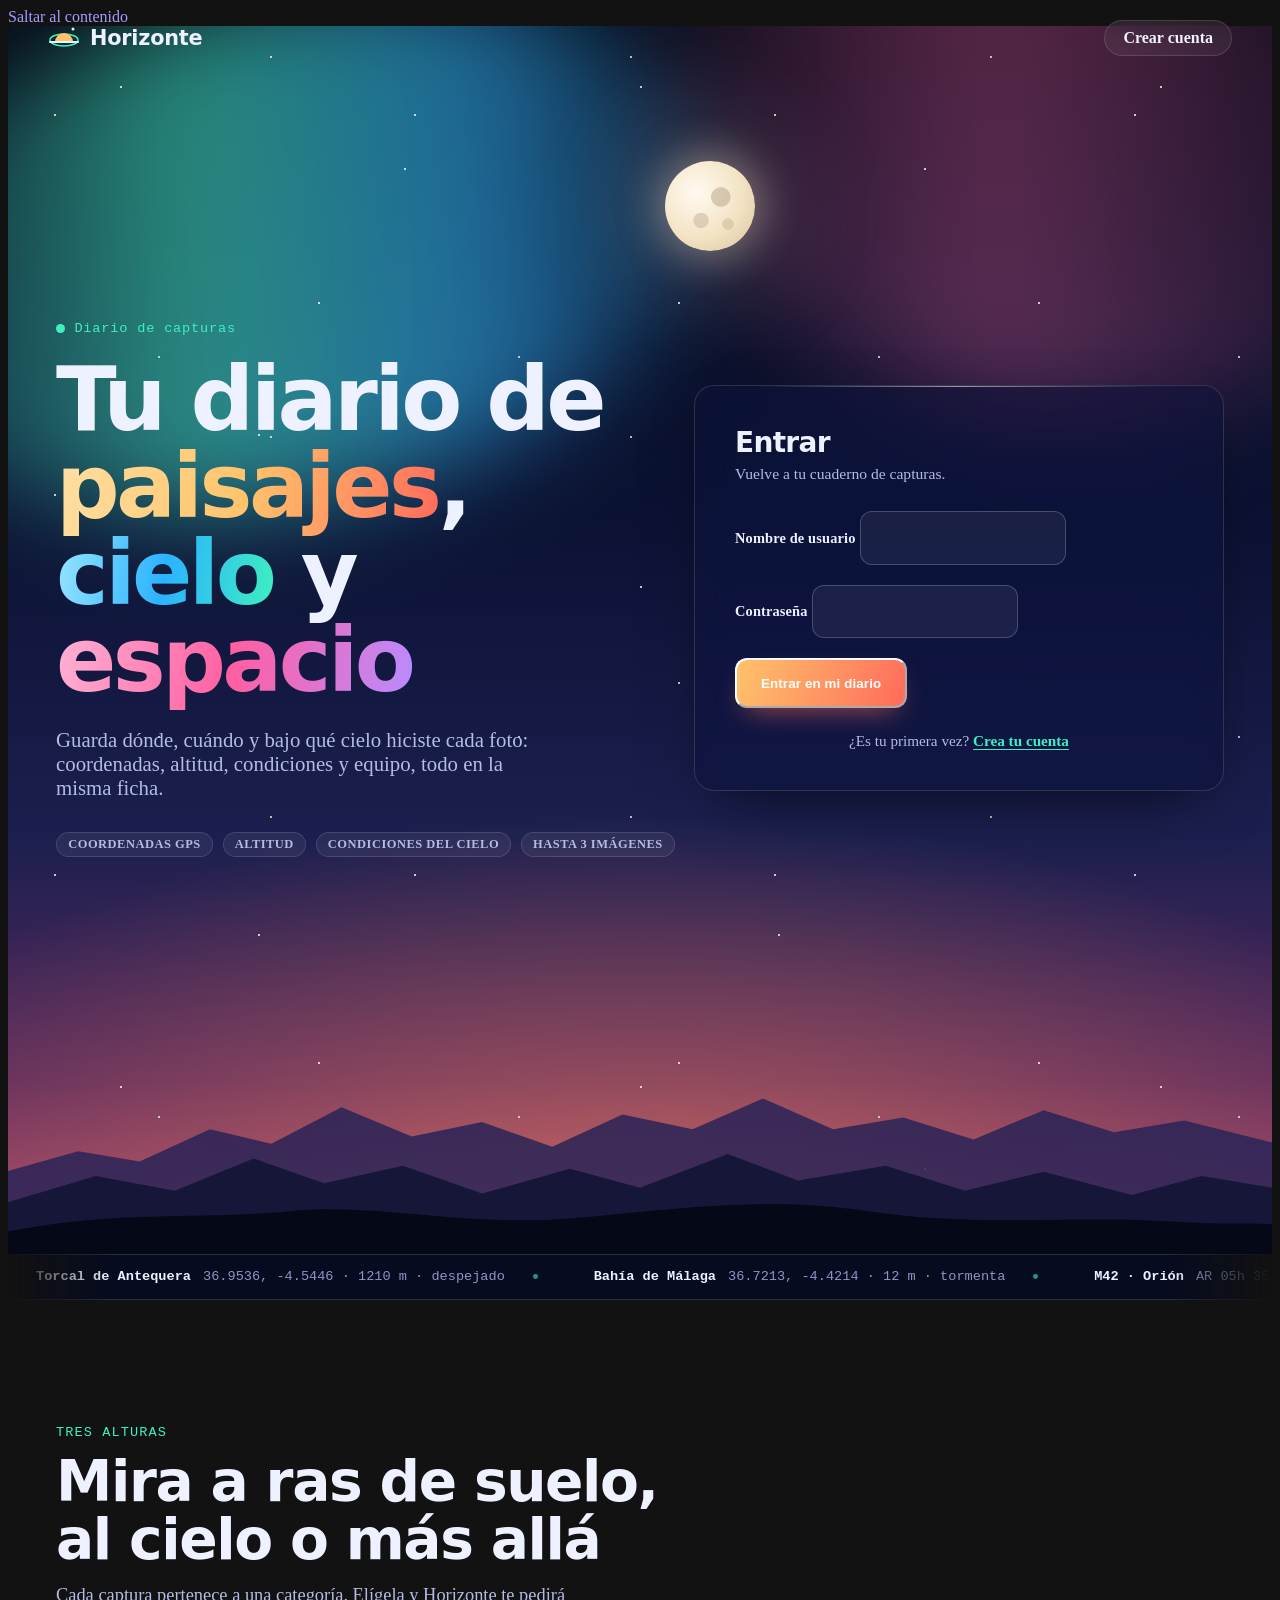
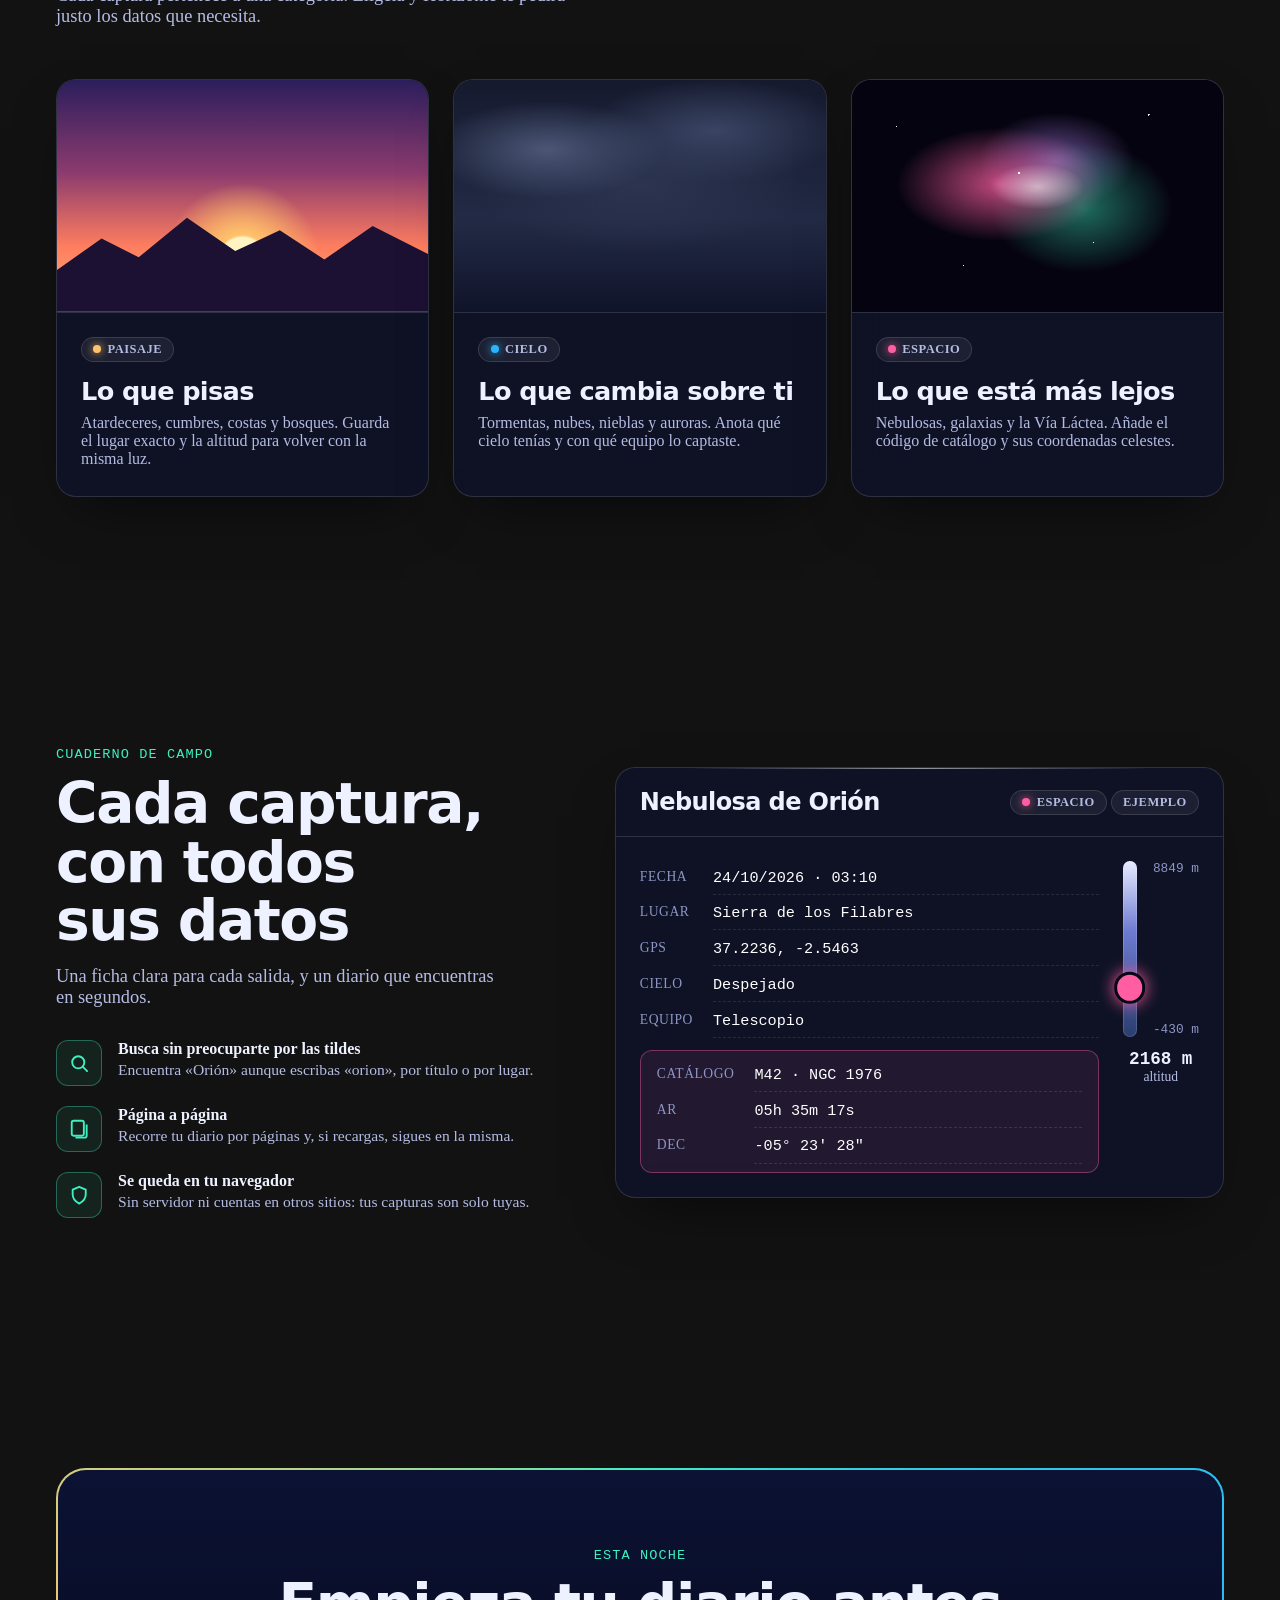
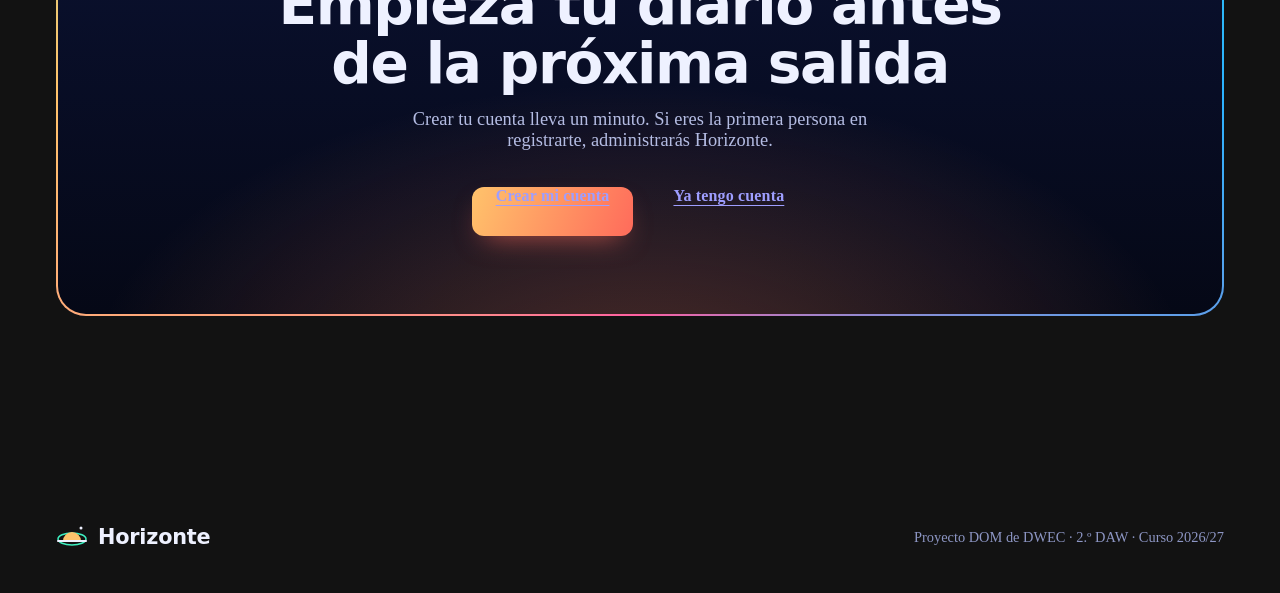
==== commit 99e6a2ea: "Conecta la página de inicio de sesión js/paginas/entrar.js: con sesión abierta va al listado; al env" ====
--- a/index.html
+++ b/index.html
@@ -49,8 +49,6 @@
         <span class="fugaz fugaz--2" aria-hidden="true"></span>
 
         <div class="envoltorio">
-          <div id="avisos" class="avisos" role="status"></div>
-
           <div class="heroe__rejilla">
             <div>
               <p class="heroe__antetitulo">Diario de capturas</p>
@@ -71,6 +69,7 @@
             </div>
 
             <div class="cristal panel panel--entrar" id="entrar">
+              <div id="avisos" class="avisos" role="status"></div>
               <h2 class="panel__titulo">Entrar</h2>
               <p class="panel__entrada">Vuelve a tu cuaderno de capturas.</p>
               <form id="form-entrar" method="post" novalidate>
@@ -84,8 +83,10 @@
                     autocomplete="username"
                     autocapitalize="none"
                     spellcheck="false"
+                    aria-describedby="entrar-usuario-error"
                     required
                   />
+                  <p class="invalid-feedback" id="entrar-usuario-error"></p>
                 </div>
                 <div class="campo">
                   <label class="form-label" for="entrar-clave">Contraseña</label>
@@ -95,8 +96,10 @@
                     name="clave"
                     type="password"
                     autocomplete="current-password"
+                    aria-describedby="entrar-clave-error"
                     required
                   />
+                  <p class="invalid-feedback" id="entrar-clave-error"></p>
                 </div>
                 <button class="btn btn-amanecer w-100" type="submit">Entrar en mi diario</button>
               </form>
@@ -370,5 +373,17 @@
         <p>Proyecto DOM de DWEC · 2.º DAW · Curso 2026/27</p>
       </div>
     </footer>
+
+    <!-- La página recibe lo que necesita: el almacenamiento, la sesión y cómo navegar -->
+    <script type="module">
+      import { iniciarEntrar } from './js/paginas/entrar.js';
+
+      iniciarEntrar({
+        documento: document,
+        almacenUsuarios: localStorage,
+        almacenSesion: sessionStorage,
+        navegar: (url) => location.assign(url),
+      });
+    </script>
   </body>
 </html>
--- a/css/estilos.css
+++ b/css/estilos.css
@@ -1621,3 +1621,109 @@
     left: 52%;
   }
 }
+
+/* Avisos: las alertas de Bootstrap con el aspecto de la noche ------------------- */
+
+.aviso {
+  --bs-alert-color: var(--texto);
+  --bs-alert-bg: rgb(43 179 255 / 12%);
+  --bs-alert-border-color: rgb(43 179 255 / 45%);
+
+  display: flex;
+  align-items: flex-start;
+  gap: 1rem;
+  margin: 0;
+  border-radius: var(--radio-peque);
+  backdrop-filter: blur(12px);
+  animation: aviso-entra 0.4s var(--suave);
+}
+
+/* Un punto de color, como el de las chapas, que dice el tipo de un vistazo */
+.aviso::before {
+  content: '';
+  flex: none;
+  width: 0.6rem;
+  height: 0.6rem;
+  margin-top: 0.55rem;
+  border-radius: 50%;
+  background: var(--bs-alert-border-color);
+  box-shadow: 0 0 0.6rem var(--bs-alert-border-color);
+}
+
+.aviso.alert-success {
+  --bs-alert-bg: rgb(62 240 192 / 12%);
+  --bs-alert-border-color: rgb(62 240 192 / 55%);
+}
+
+.aviso.alert-danger {
+  --bs-alert-bg: rgb(255 107 91 / 14%);
+  --bs-alert-border-color: rgb(255 107 91 / 60%);
+}
+
+.aviso.alert-warning {
+  --bs-alert-bg: rgb(255 195 107 / 14%);
+  --bs-alert-border-color: rgb(255 195 107 / 60%);
+}
+
+.aviso__texto {
+  flex: 1;
+  margin: 0;
+}
+
+.aviso__cerrar {
+  flex: none;
+  padding: 0.15rem 0.6rem;
+  border: 1px solid var(--cristal-borde);
+  border-radius: 999px;
+  background: transparent;
+  color: var(--texto-suave);
+  font-size: 0.85rem;
+  font-weight: 600;
+}
+
+.aviso__cerrar:hover {
+  border-color: rgb(255 255 255 / 35%);
+  color: var(--texto);
+}
+
+@keyframes aviso-entra {
+  from {
+    opacity: 0;
+    transform: translateY(-0.5rem);
+  }
+}
+
+/* Errores de los formularios, legibles sobre la noche ----------------------------- */
+
+.form-control.is-invalid,
+.form-check-input.is-invalid {
+  border-color: var(--coral);
+}
+
+.form-control.is-invalid:focus,
+.form-check-input.is-invalid:focus {
+  border-color: var(--coral);
+  box-shadow: 0 0 0 0.25rem rgb(255 107 91 / 25%);
+}
+
+.invalid-feedback {
+  margin-top: 0.4rem;
+  color: #ffa69c;
+  font-size: 0.875rem;
+}
+
+/* Los requisitos que todavía no se cumplen, una vez se ha empezado a escribir */
+.requisitos li[data-cumple='false'] {
+  color: var(--texto-suave);
+}
+
+/* El botón mientras se envía el formulario */
+.btn:disabled {
+  cursor: progress;
+  opacity: 0.75;
+}
+
+/* Dentro de un panel, el aviso va arriba y separado del título */
+.panel .avisos:not(:empty) {
+  margin: 0 0 1.25rem;
+}
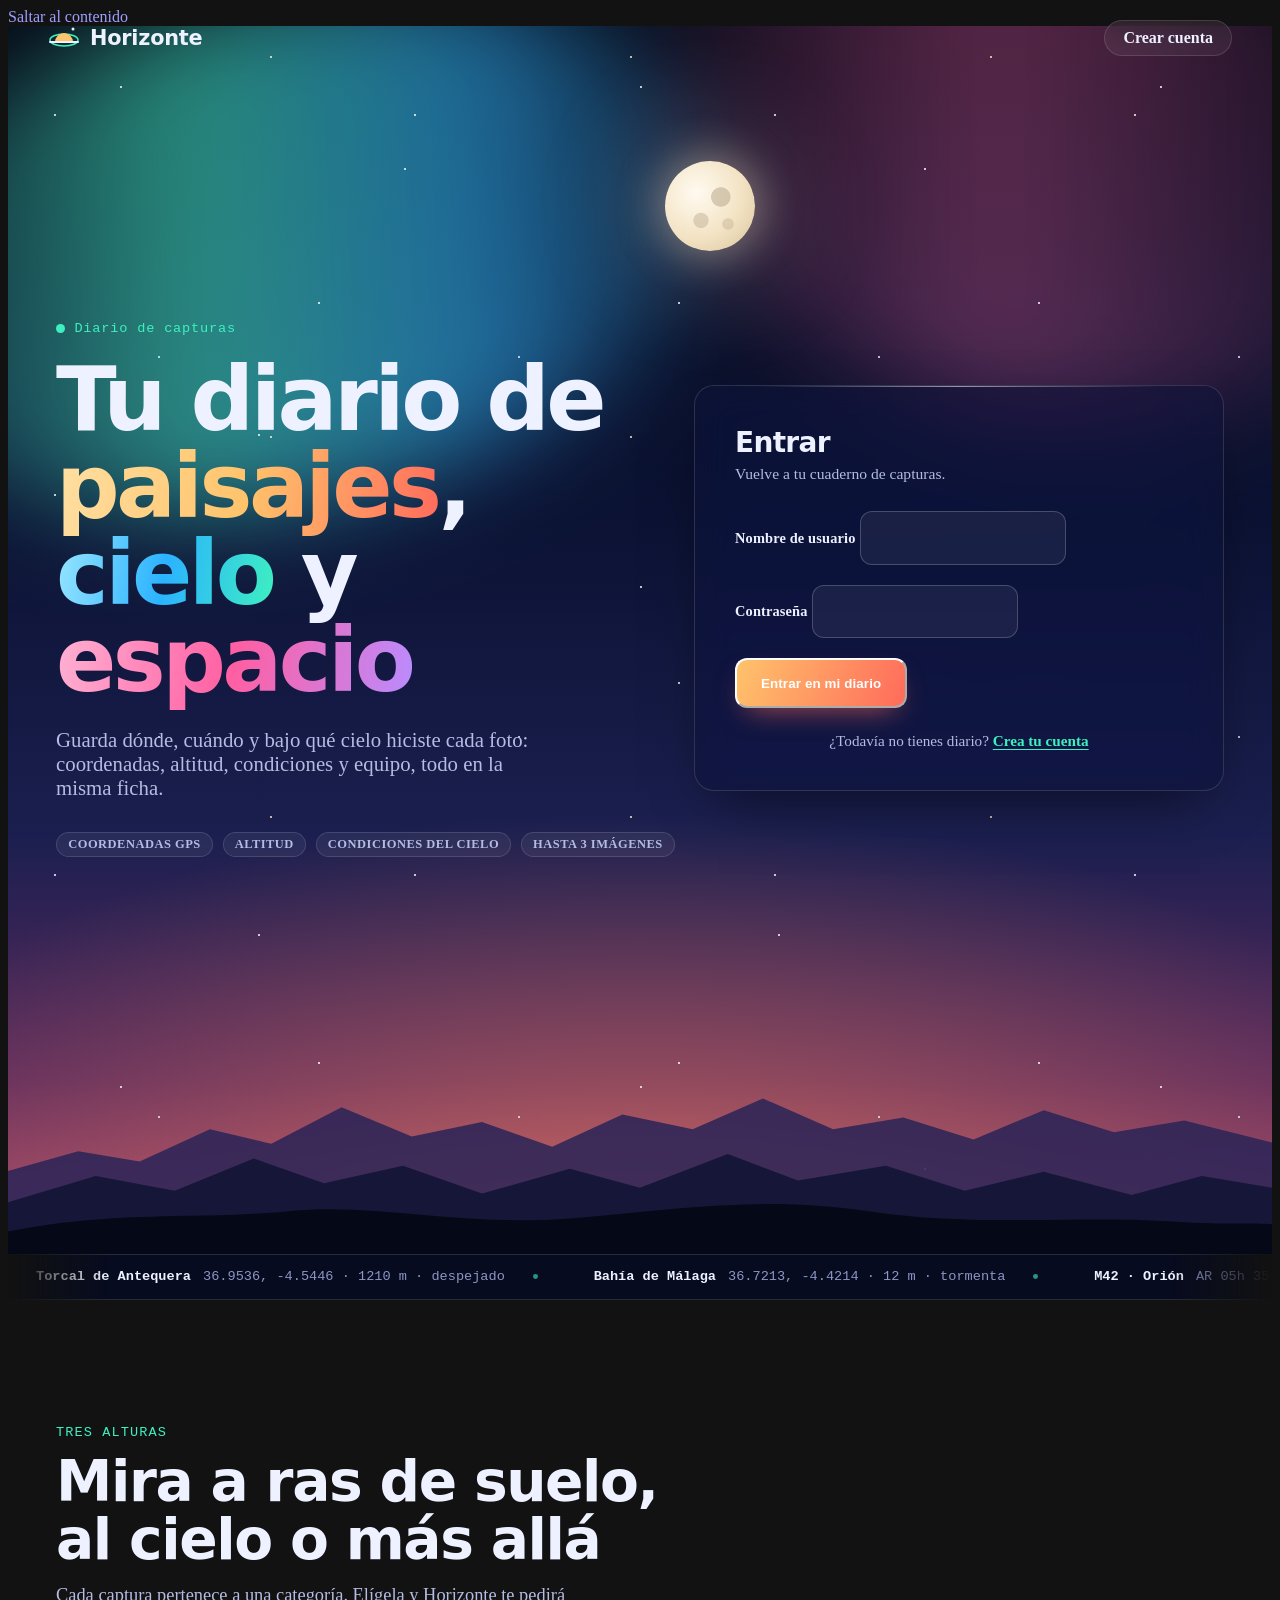
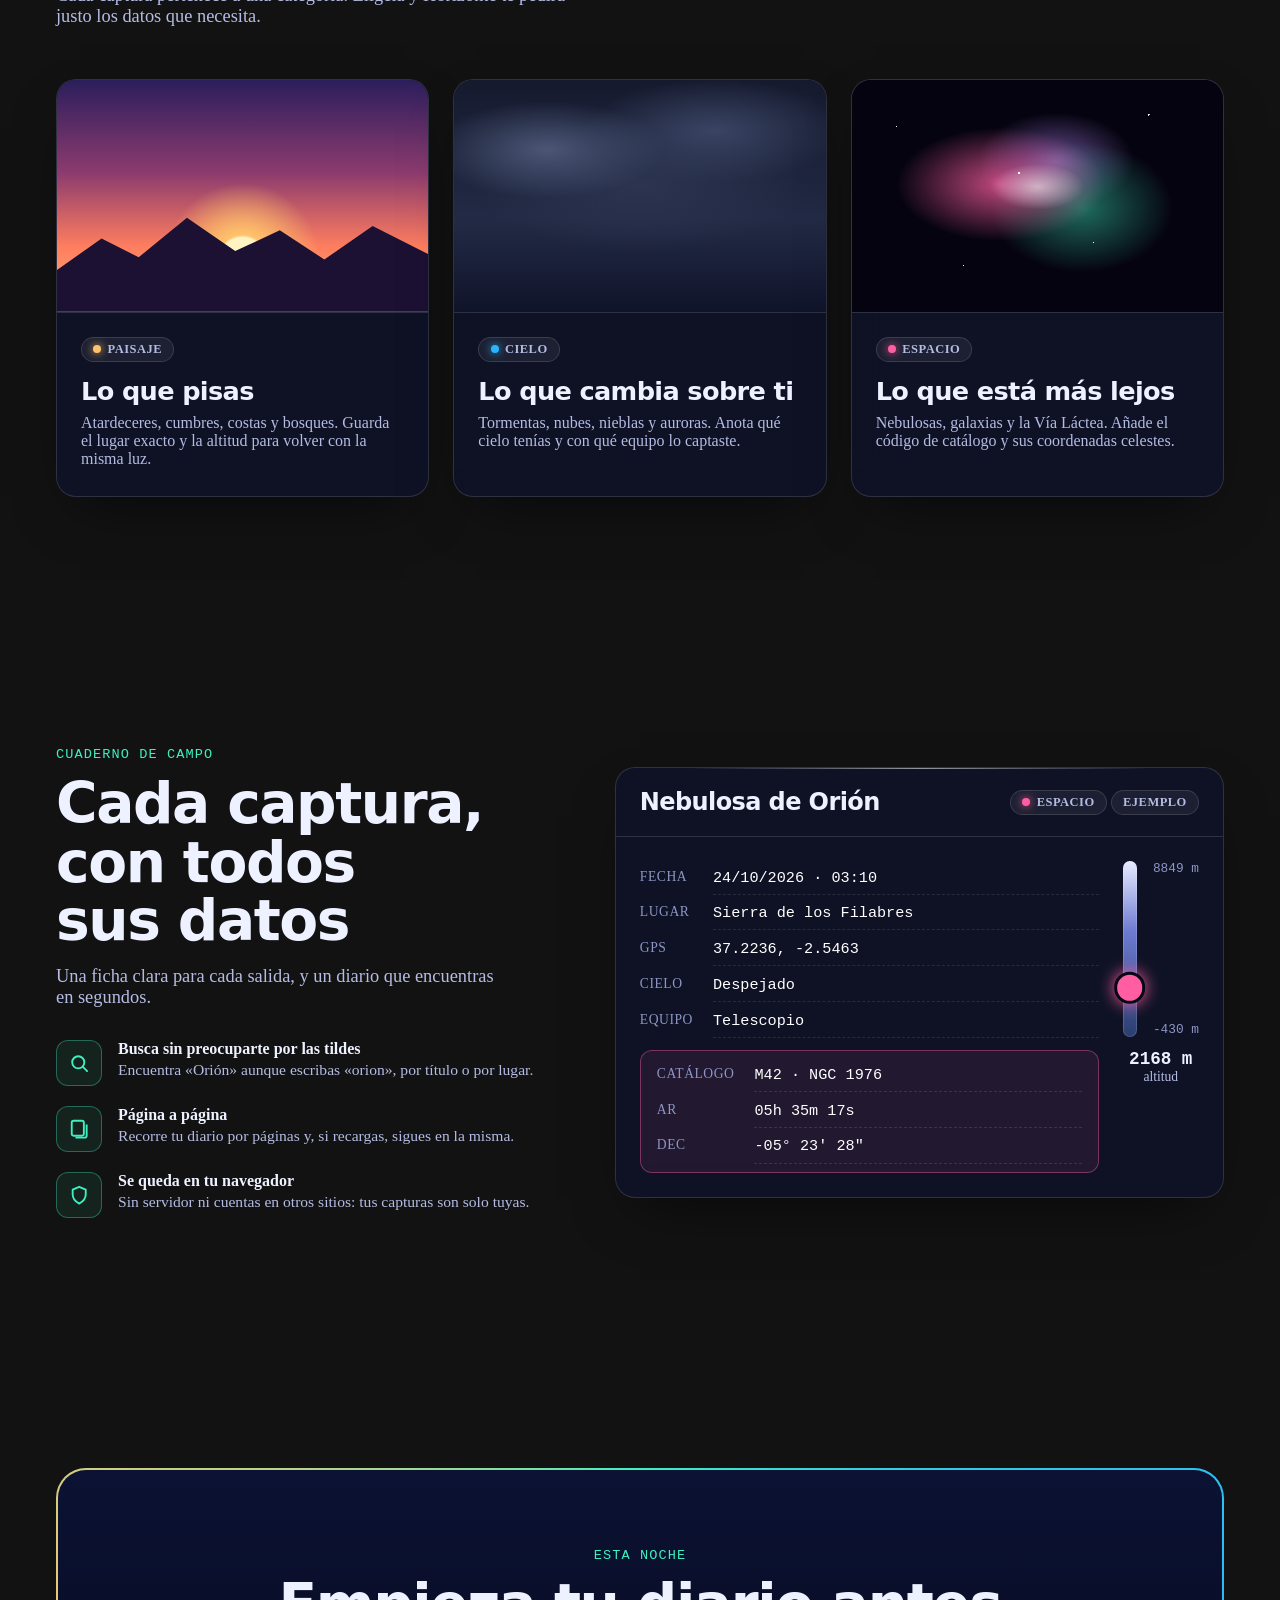
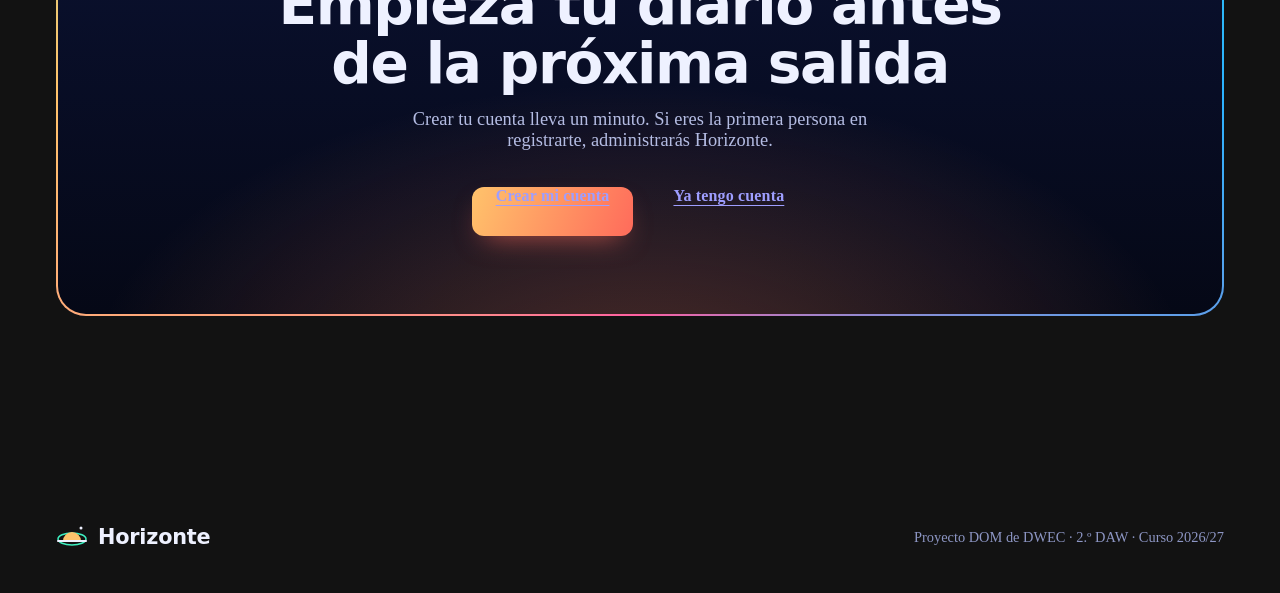
==== commit fe7fb44f: "Cambia el texto que invita a crear una cuenta en el inicio de sesión Cambio pequeño y visible para l" ====
--- a/index.html
+++ b/index.html
@@ -85,6 +85,7 @@
                     spellcheck="false"
                     aria-describedby="entrar-usuario-error"
                     required
+                    data-vacio="Escribe tu nombre de usuario."
                   />
                   <p class="invalid-feedback" id="entrar-usuario-error"></p>
                 </div>
@@ -98,13 +99,14 @@
                     autocomplete="current-password"
                     aria-describedby="entrar-clave-error"
                     required
+                    data-vacio="Escribe tu contraseña."
                   />
                   <p class="invalid-feedback" id="entrar-clave-error"></p>
                 </div>
                 <button class="btn btn-amanecer w-100" type="submit">Entrar en mi diario</button>
               </form>
               <p class="panel__pie">
-                ¿Es tu primera vez? <a href="registro.html">Crea tu cuenta</a>
+                ¿Todavía no tienes diario? <a href="registro.html">Crea tu cuenta</a>
               </p>
             </div>
           </div>
--- a/css/estilos.css
+++ b/css/estilos.css
@@ -1727,3 +1727,487 @@
 .panel .avisos:not(:empty) {
   margin: 0 0 1.25rem;
 }
+
+/* La ficha de una captura ------------------------------------------------------ */
+
+.panel--ficha {
+  max-width: 54rem;
+}
+
+/* Los campos en una rejilla: uno por fila en el móvil, dos (o tres) en pantallas anchas */
+.rejilla-ficha {
+  display: grid;
+  gap: 0 1.5rem;
+}
+
+.campo:is(fieldset) {
+  min-width: 0;
+  margin-inline: 0;
+  padding: 0;
+  border: 0;
+}
+
+.opcional {
+  color: var(--texto-tenue);
+  font-weight: 400;
+}
+
+/* Datos con formato (coordenadas, códigos): letra de ancho fijo, como en un cuaderno de campo */
+.dato {
+  font-family: var(--letra-datos);
+  font-size: 0.95rem;
+}
+
+/* Las listas desplegables con el mismo aspecto que los campos de texto */
+.form-select {
+  min-height: 3.1rem;
+  border: 1px solid rgb(255 255 255 / 20%);
+  border-radius: var(--radio-peque);
+  background-color: rgb(255 255 255 / 6%);
+  color: var(--texto);
+  color-scheme: dark;
+}
+
+.form-select:focus {
+  border-color: var(--aurora);
+  box-shadow: 0 0 0 0.25rem rgb(62 240 192 / 22%);
+}
+
+.form-select option {
+  background-color: var(--noche-2);
+  color: var(--texto);
+}
+
+.form-select.is-invalid {
+  border-color: var(--coral);
+}
+
+/* El calendario de la fecha, con los colores de la noche */
+input[type='datetime-local'] {
+  color-scheme: dark;
+}
+
+/* La categoría: tres botones de opción como chapas, cada una con su color */
+.categorias {
+  display: flex;
+  flex-wrap: wrap;
+  gap: 0.75rem;
+}
+
+.categoria {
+  align-items: center;
+  margin: 0;
+  padding: 0.55rem 1rem;
+  border: 1px solid var(--cristal-borde);
+  border-radius: 999px;
+  background: var(--cristal-brillo);
+  transition:
+    border-color 0.2s,
+    background-color 0.2s;
+}
+
+.categoria:has(:checked) {
+  border-color: var(--color-categoria);
+  background: rgb(255 255 255 / 9%);
+}
+
+.categoria .form-check-input:checked {
+  border-color: var(--color-categoria);
+  background-color: var(--color-categoria);
+}
+
+.categoria--paisaje {
+  --color-categoria: var(--ambar);
+}
+
+.categoria--cielo {
+  --color-categoria: var(--aurora-2);
+}
+
+.categoria--espacio {
+  --color-categoria: var(--rosa-nebulosa);
+}
+
+/* En un grupo, la caja de error va fuera del .form-check: se muestra con su campo marcado */
+.campo:has(.is-invalid) > .invalid-feedback {
+  display: block;
+}
+
+/* Los datos del espacio: un recuadro con el color de la categoría «Espacio» */
+.espacio {
+  margin: 0 0 1.25rem;
+  padding: 1.25rem 1.25rem 0;
+  border: 1px solid rgb(255 95 162 / 40%);
+  border-radius: var(--radio-peque);
+  background: rgb(255 95 162 / 6%);
+}
+
+.espacio__titulo {
+  float: none;
+  width: auto;
+  margin: 0 0 1rem;
+  padding: 0;
+  color: var(--rosa-nebulosa);
+  font-size: 0.85rem;
+  font-weight: 700;
+  letter-spacing: 0.08em;
+  text-transform: uppercase;
+}
+
+@media (min-width: 48rem) {
+  .rejilla-ficha {
+    grid-template-columns: repeat(2, minmax(0, 1fr));
+  }
+
+  .rejilla-ficha--tres {
+    grid-template-columns: repeat(3, minmax(0, 1fr));
+  }
+
+  .rejilla-ficha__ancho {
+    grid-column: 1 / -1;
+  }
+}
+
+/* El grupo de imágenes: cada una en su tarjeta, con su número y su botón «Quitar» */
+.imagenes__ayuda {
+  display: flex;
+  flex-wrap: wrap;
+  justify-content: space-between;
+  gap: 0.5rem;
+  margin: 0 0 0.75rem;
+}
+
+.imagenes__cuenta {
+  color: var(--texto-suave);
+  font-family: var(--letra-datos);
+}
+
+.imagenes__lista {
+  display: grid;
+  gap: 0.75rem;
+  margin: 0 0 1rem;
+  padding: 0;
+  list-style: none;
+}
+
+.imagenes__lista:empty {
+  margin: 0;
+}
+
+.imagen {
+  padding: 1rem 1rem 0;
+  border: 1px solid var(--cristal-borde);
+  border-radius: var(--radio-peque);
+  background: var(--cristal-brillo);
+}
+
+.imagen__cabeza {
+  display: flex;
+  align-items: center;
+  justify-content: space-between;
+  margin-bottom: 0.75rem;
+}
+
+.imagen__numero {
+  color: var(--ambar);
+  font-size: 0.8rem;
+  font-weight: 700;
+  letter-spacing: 0.08em;
+  text-transform: uppercase;
+}
+
+.imagen__campos {
+  display: grid;
+  gap: 0 1rem;
+}
+
+.imagen__campos > div {
+  margin-bottom: 1rem;
+}
+
+.btn-quitar {
+  padding: 0.25rem 0.75rem;
+  border: 1px solid rgb(255 107 91 / 45%);
+  border-radius: 999px;
+  background: transparent;
+  color: #ffa69c;
+  font-size: 0.85rem;
+  font-weight: 600;
+}
+
+.btn-quitar:hover,
+.btn-quitar:focus-visible {
+  background: rgb(255 107 91 / 14%);
+}
+
+.imagenes .btn:disabled {
+  cursor: not-allowed;
+}
+
+@media (min-width: 48rem) {
+  .imagen__campos {
+    grid-template-columns: minmax(0, 3fr) minmax(0, 2fr);
+  }
+}
+
+/* El listado de capturas ------------------------------------------------------- */
+
+.capturas {
+  display: grid;
+  gap: 1.25rem;
+  margin: 0;
+  padding: 0;
+  list-style: none;
+}
+
+.captura__tarjeta {
+  display: grid;
+  overflow: hidden;
+  height: 100%;
+}
+
+.captura__imagen {
+  width: 100%;
+  aspect-ratio: 16 / 9;
+  object-fit: cover;
+  border-bottom: 1px solid var(--cristal-borde);
+  background: var(--noche-2);
+}
+
+.captura__cuerpo {
+  display: grid;
+  align-content: start;
+  gap: 0.6rem;
+  padding: 1.25rem 1.5rem 1.5rem;
+}
+
+.captura__cuerpo .chapa {
+  justify-self: start;
+  margin: 0;
+}
+
+.captura__titulo {
+  margin: 0;
+  font-size: 1.35rem;
+}
+
+.captura__lugar {
+  margin: 0;
+  color: var(--texto-suave);
+}
+
+.captura__datos {
+  display: flex;
+  flex-wrap: wrap;
+  gap: 0.5rem 1.5rem;
+  margin: 0.25rem 0 0.5rem;
+}
+
+.captura__datos dt {
+  color: var(--texto-tenue);
+  font-size: 0.75rem;
+  font-weight: 600;
+  letter-spacing: 0.06em;
+  text-transform: uppercase;
+}
+
+.captura__datos dd {
+  margin: 0;
+  font-family: var(--letra-datos);
+  font-size: 0.95rem;
+}
+
+.captura__acciones {
+  display: flex;
+  flex-wrap: wrap;
+  align-items: center;
+  gap: 0.75rem;
+}
+
+/* El título recibe el foco desde el código después de borrar: sin el contorno del navegador */
+#listado-titulo:focus {
+  outline: none;
+}
+
+/* El diálogo de confirmación, con el cielo oscurecido detrás */
+.dialogo {
+  width: min(28rem, calc(100% - 2rem));
+  padding: 1.75rem;
+  border: 1px solid var(--cristal-borde);
+  border-radius: var(--radio);
+  background: var(--noche-2);
+  box-shadow: var(--sombra);
+  color: var(--texto);
+}
+
+.dialogo::backdrop {
+  background: rgb(5 8 22 / 75%);
+  backdrop-filter: blur(3px);
+}
+
+.dialogo__titulo {
+  margin: 0 0 0.5rem;
+  font-size: 1.35rem;
+}
+
+.dialogo__texto {
+  margin: 0 0 1.5rem;
+  color: var(--texto-suave);
+}
+
+.dialogo__acciones {
+  display: flex;
+  flex-wrap: wrap;
+  justify-content: flex-end;
+  gap: 0.75rem;
+}
+
+.btn-borrar {
+  --bs-btn-color: #fff;
+  --bs-btn-bg: #c0392b;
+  --bs-btn-border-color: #c0392b;
+  --bs-btn-hover-color: #fff;
+  --bs-btn-hover-bg: var(--coral);
+  --bs-btn-hover-border-color: var(--coral);
+  --bs-btn-active-bg: var(--coral);
+}
+
+@media (min-width: 48rem) {
+  .capturas {
+    grid-template-columns: repeat(2, minmax(0, 1fr));
+  }
+}
+
+@media (min-width: 75rem) {
+  .capturas {
+    grid-template-columns: repeat(3, minmax(0, 1fr));
+  }
+}
+
+/* En el listado, el aviso va entre el título y las capturas */
+.avisos--listado:not(:empty) {
+  margin-bottom: 1.25rem;
+}
+
+/* Buscador, contador y paginación del listado ----------------------------------- */
+
+.listado__herramientas {
+  display: flex;
+  flex-wrap: wrap;
+  align-items: flex-end;
+  justify-content: space-between;
+  gap: 0.75rem 1.5rem;
+  margin-bottom: 1.25rem;
+}
+
+.listado__buscador {
+  flex: 1 1 18rem;
+  max-width: 32rem;
+}
+
+.listado__contador {
+  margin: 0 0 0.6rem;
+  color: var(--texto-suave);
+  font-family: var(--letra-datos);
+  font-size: 0.95rem;
+}
+
+.listado__sin-resultados {
+  padding: 1.5rem;
+  color: var(--texto-suave);
+  text-align: center;
+}
+
+.paginacion {
+  margin-top: 1.75rem;
+}
+
+/* La lista de usuarios de la administración ------------------------------------- */
+
+.usuarios {
+  display: grid;
+  gap: 1rem;
+  margin: 0;
+  padding: 0;
+  list-style: none;
+}
+
+.usuario__tarjeta {
+  display: flex;
+  flex-wrap: wrap;
+  align-items: center;
+  justify-content: space-between;
+  gap: 0.75rem 1.5rem;
+  padding: 1.25rem 1.5rem;
+}
+
+.usuario__datos {
+  display: grid;
+  gap: 0.35rem;
+}
+
+.usuario__datos .chapa {
+  justify-self: start;
+  margin: 0;
+}
+
+.usuario__nombre {
+  margin: 0;
+  font-size: 1.25rem;
+}
+
+.usuario__correo {
+  margin: 0;
+  color: var(--texto-suave);
+  font-family: var(--letra-datos);
+  font-size: 0.95rem;
+}
+
+.usuario__acciones {
+  display: grid;
+  justify-items: start;
+  gap: 0.5rem;
+  max-width: 20rem;
+}
+
+.usuario__explicacion {
+  margin: 0;
+  color: var(--texto-tenue);
+  font-size: 0.85rem;
+}
+
+.usuario__acciones .btn:disabled {
+  cursor: not-allowed;
+}
+
+/* El título recibe el foco desde el código: sin el contorno del navegador */
+#usuarios-titulo:focus {
+  outline: none;
+}
+
+/* Los controles de Bootstrap, con los colores de la noche (solo variables de su CSS) */
+.paginacion .pagination {
+  --bs-pagination-color: var(--texto);
+  --bs-pagination-bg: rgb(255 255 255 / 5%);
+  --bs-pagination-border-color: var(--cristal-borde);
+  --bs-pagination-hover-color: var(--noche);
+  --bs-pagination-hover-bg: var(--aurora);
+  --bs-pagination-hover-border-color: var(--aurora);
+  --bs-pagination-focus-color: var(--noche);
+  --bs-pagination-focus-bg: var(--aurora);
+  --bs-pagination-focus-box-shadow: 0 0 0 0.25rem rgb(62 240 192 / 22%);
+  --bs-pagination-active-color: var(--noche);
+  --bs-pagination-active-bg: var(--ambar);
+  --bs-pagination-active-border-color: var(--ambar);
+  --bs-pagination-disabled-color: var(--texto-tenue);
+  --bs-pagination-disabled-bg: transparent;
+  --bs-pagination-disabled-border-color: var(--cristal-borde);
+
+  flex-wrap: wrap;
+  justify-content: center;
+  gap: 0.35rem;
+}
+
+.paginacion .page-link {
+  border-radius: var(--radio-peque);
+}
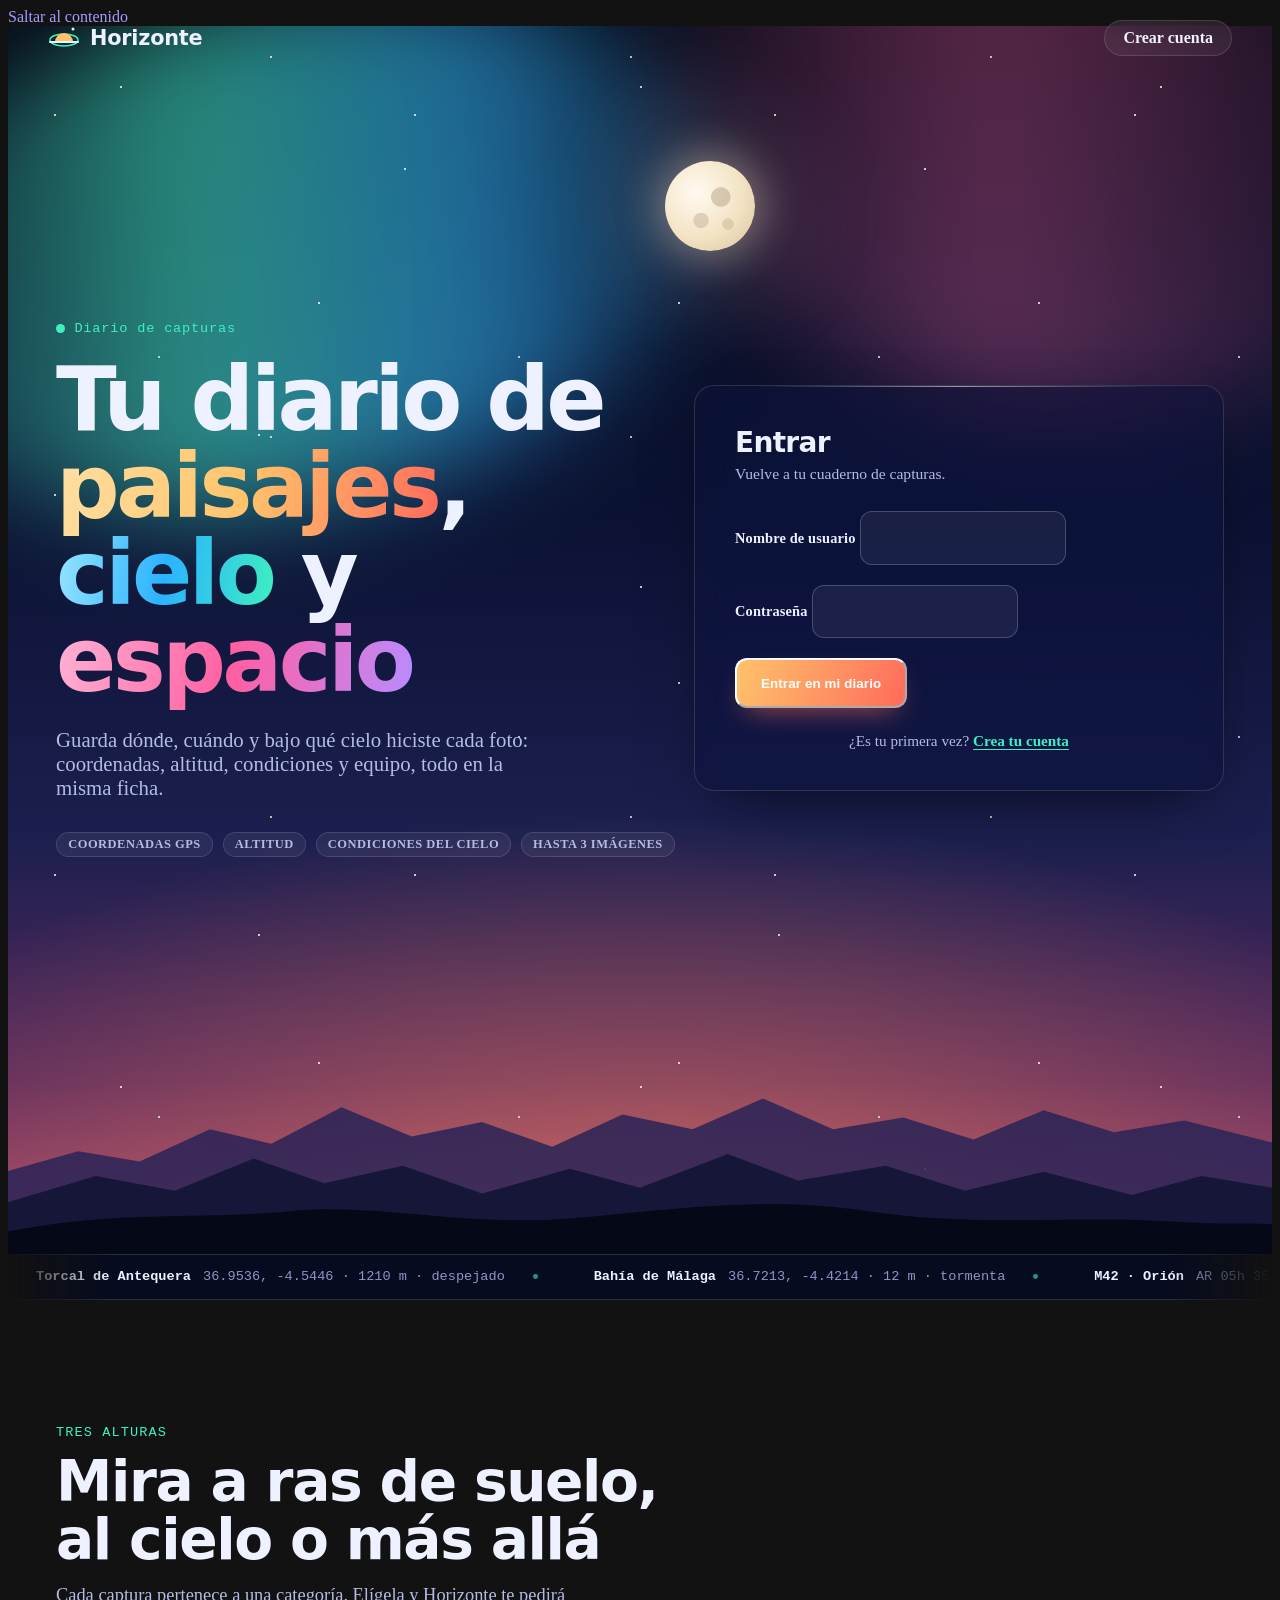
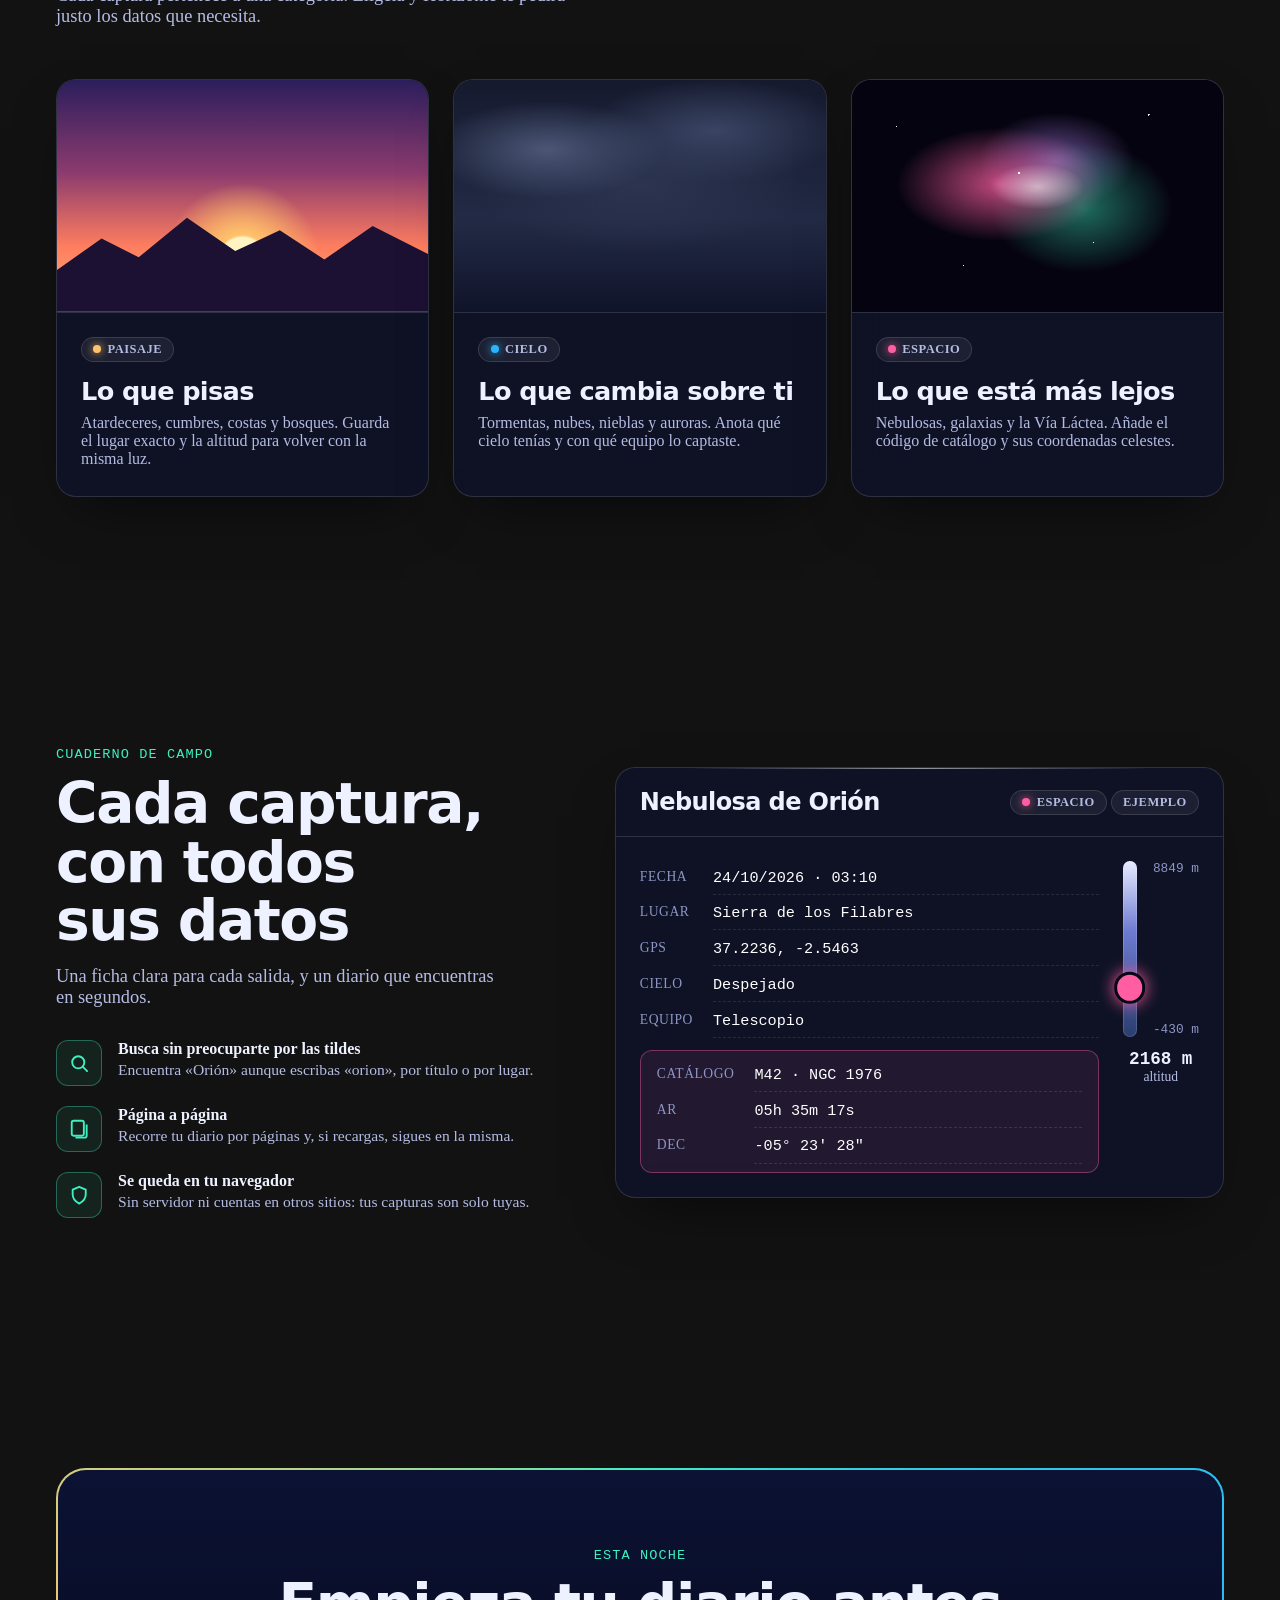
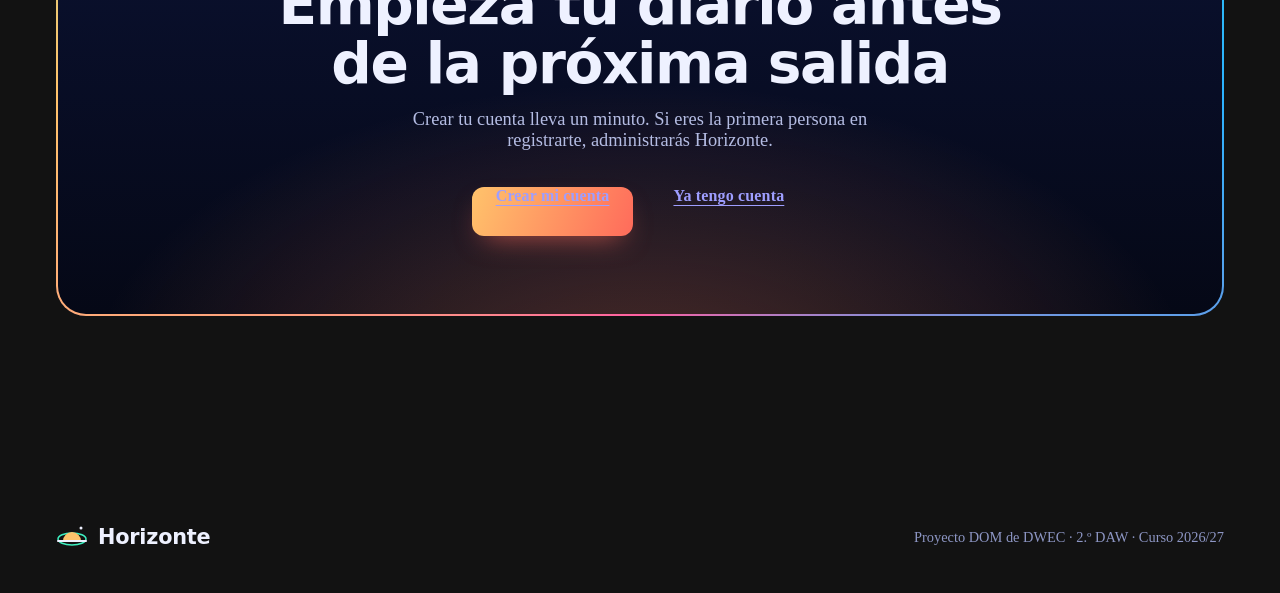
==== commit 2aefbcd2: "Merge ad2bdf1159a4d5dcf4cb0f41a3f19b80ef1519f3 into 218b4b2823d8d0fcf0d7c3a407767bd96aa848cd" ====
--- a/index.html
+++ b/index.html
@@ -106,7 +106,7 @@
                 <button class="btn btn-amanecer w-100" type="submit">Entrar en mi diario</button>
               </form>
               <p class="panel__pie">
-                ¿Todavía no tienes diario? <a href="registro.html">Crea tu cuenta</a>
+                ¿Es tu primera vez? <a href="registro.html">Crea tu cuenta</a>
               </p>
             </div>
           </div>
